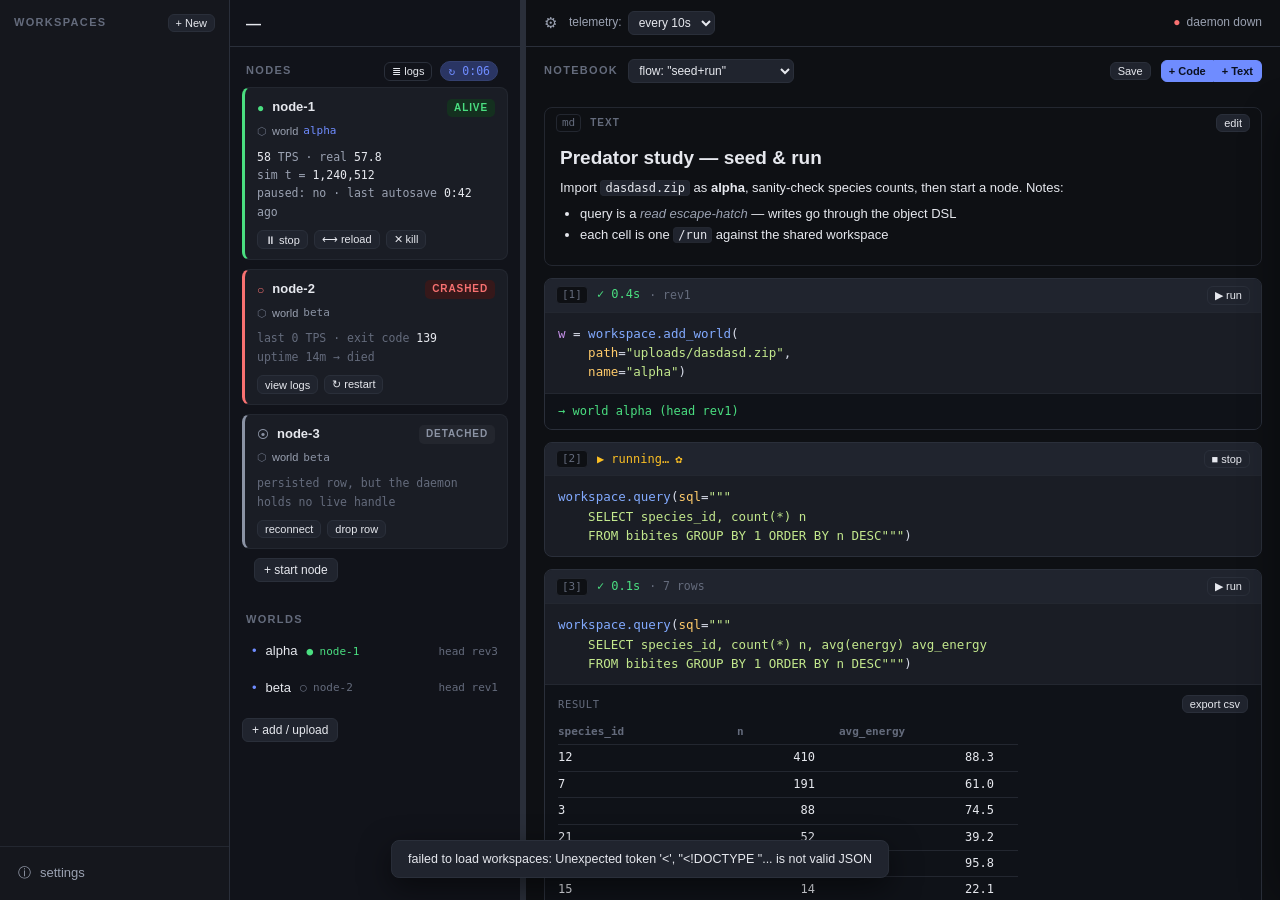
==== api/web/index.html @ 6eabeea4 "feat(U10): frontend foundation + col A wired to backend - api/web/app.css: port docs/ui_mockup.css v" ====
<!DOCTYPE html>
<html lang="en">
<head>
<meta charset="UTF-8">
<meta name="viewport" content="width=device-width, initial-scale=1.0">
<title>bibicontrol</title>
<!--
  ============================================================================
  bibicontrol — SPA
  ----------------------------------------------------------------------------
  Offline, vanilla JS only. No external deps, no npm, no web font imports.
  Column A (Workspaces) is wired to the live backend via api.js.
  Columns B and C are static scaffolding (mock data) for U11/U12/U13.

  Assets (all siblings in api/web/, served via go:embed):
    index.html   this file
    app.css      styles (ported from docs/ui_mockup.css)
    api.js       fetch layer — load BEFORE app.js
    app.js       interactions
  ============================================================================
-->
<link rel="stylesheet" href="app.css">
</head>
<body>
<div class="app">

  <!-- ===================== COLUMN A: WORKSPACES ===================== -->
  <aside class="col col-a">
    <div class="a-head">
      <span class="a-title">Workspaces</span>
      <button class="btn btn-sm" onclick="openModal('m-new-ws')">+ New</button>
    </div>
    <!-- populated on load by renderWorkspaces() in app.js -->
    <div class="ws-list" id="wsList"></div>
    <div class="a-foot">
      <div class="settings-item" onclick="toast('Settings — mock only')">
        <span>&#9432;</span><span>settings</span>
      </div>
    </div>
  </aside>

  <!-- ===================== COLUMN B: LIVE STATE ===================== -->
  <section class="col col-b">
    <div class="ws-banner">
      <div class="wb-name" id="wbName">—</div>
    </div>

    <!-- NODES -->
    <div class="section-head">
      <span class="sh-title">Nodes</span>
      <span class="sh-right">
        <button class="btn btn-sm btn-ghost" onclick="openLogs('')" title="all node logs">&#8803; logs</button>
        <span class="countdown" id="countdown">&#8635; 0:07</span>
      </span>
    </div>
    <div class="nodes">
      <!-- ● ALIVE — holds the LIVE binding to world alpha -->
      <div class="node alive" data-world="alpha">
        <div class="node-top">
          <span class="node-dot">●</span>
          <span class="node-name">node-1</span>
          <span class="node-state">ALIVE</span>
        </div>
        <div class="node-world" onclick="focusWorld('alpha')" title="bound world (world_id)">
          <span class="nw-ico">&#11041;</span> world <span class="nw-name">alpha</span>
        </div>
        <div class="node-metrics">
          <span class="m-val" id="n1-tps">58</span> TPS · real <span class="m-val" id="n1-real">57.8</span><br>
          sim t = <span class="m-val" id="n1-simt">1,240,512</span><br>
          paused: no · last autosave <span class="m-val" id="n1-autosave">0:42</span> ago
        </div>
        <div class="node-actions">
          <button class="btn btn-sm" onclick="toast('stop node-1 (mock)')">&#9208; stop</button>
          <button class="btn btn-sm" onclick="toast('reload node-1 (mock)')">&#10231; reload</button>
          <button class="btn btn-sm" onclick="toast('kill node-1 (mock)')">&#10005; kill</button>
        </div>
      </div>

      <!-- ○ CRASHED — persisted world_id remains, but no live handle -->
      <div class="node crashed" data-world="beta">
        <div class="node-top">
          <span class="node-dot">○</span>
          <span class="node-name">node-2</span>
          <span class="node-state">CRASHED</span>
        </div>
        <div class="node-world" onclick="focusWorld('beta')" title="bound world (world_id) — stale, no live handle">
          <span class="nw-ico">&#11041;</span> world <span class="nw-name">beta</span>
        </div>
        <div class="node-metrics dim">
          last 0 TPS · exit code <span class="m-val">139</span><br>
          uptime 14m → died
        </div>
        <div class="node-actions">
          <button class="btn btn-sm" onclick="openLogs('node-2')">view logs</button>
          <button class="btn btn-sm" onclick="toast('restart node-2 (mock)')">&#8635; restart</button>
        </div>
      </div>

      <!-- ⦿ DETACHED — persisted row with world_id, daemon holds no handle -->
      <div class="node detached" data-world="beta">
        <div class="node-top">
          <span class="node-dot">&#10687;</span>
          <span class="node-name">node-3</span>
          <span class="node-state">DETACHED</span>
        </div>
        <div class="node-world" onclick="focusWorld('beta')" title="bound world (world_id) — persisted, not live-bound">
          <span class="nw-ico">&#11041;</span> world <span class="nw-name">beta</span>
        </div>
        <div class="node-metrics dim">
          persisted row, but the daemon<br>holds no live handle
        </div>
        <div class="node-actions">
          <button class="btn btn-sm" onclick="toast('reconnect node-3 (mock)')">reconnect</button>
          <button class="btn btn-sm" onclick="toast('drop row node-3 (mock)')">drop row</button>
        </div>
      </div>

      <div class="add-row" style="padding-top:0;">
        <button class="btn" onclick="openModal('m-start-node')">+ start node</button>
      </div>
    </div>

    <!-- WORLDS — w-node shows the live-binding state (one live node per world) -->
    <div class="section-head"><span class="sh-title">Worlds</span></div>
    <div class="worlds">
      <div class="world" id="world-alpha" onclick="focusWorld('alpha')">
        <span class="w-bullet">•</span><span class="w-name">alpha</span>
        <span class="w-node live" title="live node bound">● node-1</span>
        <span class="w-rev">head rev3</span>
      </div>
      <div class="world" id="world-beta" onclick="focusWorld('beta')">
        <span class="w-bullet">•</span><span class="w-name">beta</span>
        <span class="w-node" title="stale node rows, no live handle">○ node-2</span>
        <span class="w-rev">head rev1</span>
      </div>
    </div>
    <div class="add-row">
      <button class="btn" onclick="openModal('m-add-world')">+ add / upload</button>
    </div>
  </section>

  <!-- draggable divider: resizes live-state vs notebook -->
  <div class="divider" id="divider" title="drag to resize"></div>

  <!-- ===================== COLUMN C: NOTEBOOK ===================== -->
  <main class="col col-c">
    <!-- top bar -->
    <div class="c-topbar">
      <span class="tb-gear">&#9881;</span>
      <span class="tele-chip">
        telemetry:
        <select class="select" id="cadence" onchange="changeCadence(this.value)">
          <option value="5">every 5s</option>
          <option value="10" selected>every 10s</option>
          <option value="30">every 30s</option>
          <option value="manual">manual</option>
        </select>
      </span>
      <span class="daemon-up">
        <span class="dot" id="daemonDot">●</span>
        <span id="daemonText">daemon up</span>
      </span>
    </div>

    <!-- notebook toolbar -->
    <div class="nb-toolbar">
      <span class="nb-label">Notebook</span>
      <select class="select" id="flow">
        <option>flow: "seed+run"</option>
        <option>flow: "transfer predators"</option>
        <option>flow: "scratch"</option>
      </select>
      <div class="spacer"></div>
      <button class="btn btn-sm" onclick="toast('notebook saved (mock)')">Save</button>
      <span class="add-split">
        <button class="btn btn-sm btn-accent" onclick="addCell('code')">+ Code</button>
        <button class="btn btn-sm btn-accent" onclick="addCell('text')">+ Text</button>
      </span>
    </div>

    <!-- cells -->
    <div class="notebook" id="notebook">

      <!-- CELL 0: TEXT / MARKDOWN cell (click to edit, blur to render) -->
      <div class="cell text" id="cell-md0">
        <div class="cell-head">
          <span class="cell-idx">md</span>
          <span class="cell-kind">text</span>
          <span class="spacer"></span>
          <button class="btn btn-sm" onclick="editTextCell('cell-md0')">edit</button>
        </div>
        <textarea class="md-edit" spellcheck="false"
          onblur="renderTextCell('cell-md0')"># Predator study — seed &amp; run

Import `dasdasd.zip` as **alpha**, sanity-check species counts,
then start a node. Notes:

- query is a *read escape-hatch* — writes go through the object DSL
- each cell is one `/run` against the shared workspace</textarea>
        <div class="md-render" onclick="editTextCell('cell-md0')"></div>
      </div>

      <!-- CELL 1: OK + add_world output -->
      <div class="cell" id="cell-1">
        <div class="cell-head">
          <span class="cell-idx">[1]</span>
          <span class="cell-status ok">&#10003; 0.4s</span>
          <span class="cell-meta">· rev1</span>
          <span class="spacer"></span>
          <button class="btn btn-sm" onclick="runCell(1)">&#9654; run</button>
        </div>
        <pre class="code"><span class="kw">w</span> = <span class="fn">workspace.add_world</span>(
    <span class="arg">path</span>=<span class="str">"uploads/dasdasd.zip"</span>,
    <span class="arg">name</span>=<span class="str">"alpha"</span>)</pre>
        <div class="cell-out" id="out-1">→ world alpha  (head rev1)</div>
      </div>

      <!-- CELL 2: RUNNING query (will flip to ok on run) -->
      <div class="cell" id="cell-2">
        <div class="cell-head">
          <span class="cell-idx">[2]</span>
          <span class="cell-status running" id="st-2">&#9654; running… <span class="spinner">&#10047;</span></span>
          <span class="spacer"></span>
          <button class="btn btn-sm" id="run-2" onclick="runCell(2)">&#9632; stop</button>
        </div>
        <pre class="code"><span class="fn">workspace.query</span>(<span class="arg">sql</span>=<span class="str">"""
    SELECT species_id, count(*) n
    FROM bibites GROUP BY 1 ORDER BY n DESC"""</span>)</pre>
        <div class="cell-out hidden" id="out-2">→ 7 rows</div>
      </div>

      <!-- CELL 3: OK query with RESULTS TABLE -->
      <div class="cell" id="cell-3">
        <div class="cell-head">
          <span class="cell-idx">[3]</span>
          <span class="cell-status ok" id="st-3">&#10003; 0.1s</span>
          <span class="cell-meta">· 7 rows</span>
          <span class="spacer"></span>
          <button class="btn btn-sm" onclick="runCell(3)">&#9654; run</button>
        </div>
        <pre class="code"><span class="fn">workspace.query</span>(<span class="arg">sql</span>=<span class="str">"""
    SELECT species_id, count(*) n, avg(energy) avg_energy
    FROM bibites GROUP BY 1 ORDER BY n DESC"""</span>)</pre>
        <div class="result-wrap" id="res-3">
          <div class="result-cap">
            result
            <button class="btn btn-sm" style="margin-left:auto" onclick="toast('export csv (mock)')">export csv</button>
          </div>
          <table class="result">
            <thead>
              <tr><th>species_id</th><th class="num">n</th><th class="num">avg_energy</th></tr>
            </thead>
            <tbody>
              <tr><td>12</td><td class="num">410</td><td class="num">88.3</td></tr>
              <tr><td>7</td><td class="num">191</td><td class="num">61.0</td></tr>
              <tr><td>3</td><td class="num">88</td><td class="num">74.5</td></tr>
              <tr><td>21</td><td class="num">52</td><td class="num">39.2</td></tr>
              <tr><td>9</td><td class="num">31</td><td class="num">95.8</td></tr>
              <tr><td>15</td><td class="num">14</td><td class="num">22.1</td></tr>
              <tr><td>2</td><td class="num">6</td><td class="num">50.0</td></tr>
            </tbody>
          </table>
        </div>
      </div>

      <!-- CELL 4: per-world MUTATION via the object DSL (.where / .set) -->
      <div class="cell" id="cell-4">
        <div class="cell-head">
          <span class="cell-idx">[4]</span>
          <span class="cell-status ok" id="st-4">&#10003; 0.3s</span>
          <span class="cell-meta">· rev2 · staged_ops: 1</span>
          <span class="spacer"></span>
          <button class="btn btn-sm" onclick="runCell(4)">&#9654; run</button>
        </div>
        <pre class="code"><span class="com"># object DSL — bulk where().set(), the canonical write path</span>
<span class="kw">s</span> = <span class="fn">workspace.world</span>(<span class="str">"alpha"</span>).<span class="fn">open</span>()
<span class="kw">s</span>.bibites.<span class="fn">where</span>(s.bibites.energy &lt; <span class="arg">10</span>).<span class="fn">set</span>(<span class="arg">energy</span>=<span class="arg">50</span>)
<span class="kw">rev</span> = <span class="kw">s</span>.<span class="fn">commit</span>()</pre>
        <div class="cell-out" id="out-4">→ set 73 bibites · committed rev2 (head)</div>
      </div>

      <!-- CELL 5: per-world MUTATION via plain Starlark (row-by-row loop) -->
      <div class="cell" id="cell-5">
        <div class="cell-head">
          <span class="cell-idx">[5]</span>
          <span class="cell-status ok" id="st-5">&#10003; 0.6s</span>
          <span class="cell-meta">· rev3 · staged_ops: 18</span>
          <span class="spacer"></span>
          <button class="btn btn-sm" onclick="runCell(5)">&#9654; run</button>
        </div>
        <pre class="code"><span class="com"># plain Starlark — iterate + mutate per row when logic is custom</span>
<span class="kw">s</span> = <span class="fn">workspace.world</span>(<span class="str">"alpha"</span>).<span class="fn">open</span>()
<span class="kw">for</span> b <span class="kw">in</span> s.bibites.<span class="fn">where</span>(s.bibites.species_id == <span class="arg">12</span>):
    <span class="kw">if</span> b.energy &gt; <span class="arg">80</span>:
        b.energy = b.energy * <span class="arg">0.5</span>
        b.tag = <span class="str">"culled"</span>
<span class="kw">rev</span> = <span class="kw">s</span>.<span class="fn">commit</span>()</pre>
        <div class="cell-out" id="out-5">→ edited 18 bibites · committed rev3 (head)</div>
      </div>

      <!-- CELL 6: world SETTINGS mutation (save.settings scopes) -->
      <div class="cell" id="cell-6">
        <div class="cell-head">
          <span class="cell-idx">[6]</span>
          <span class="cell-status ok" id="st-6">&#10003; 0.2s</span>
          <span class="cell-meta">· rev4 · staged_ops: 3</span>
          <span class="spacer"></span>
          <button class="btn btn-sm" onclick="runCell(6)">&#9654; run</button>
        </div>
        <pre class="code"><span class="com"># world settings — scalar set() across the three scopes</span>
<span class="kw">s</span> = <span class="fn">workspace.world</span>(<span class="str">"alpha"</span>).<span class="fn">open</span>()
<span class="kw">s</span>.settings.simulation[<span class="str">"maxBibiteCount"</span>].<span class="fn">set</span>(<span class="arg">200</span>)
<span class="kw">s</span>.settings.independent[<span class="str">"mutationRate"</span>].<span class="fn">set</span>(<span class="arg">0.04</span>)
<span class="kw">s</span>.settings.<span class="fn">material</span>(<span class="str">"Plant"</span>)[<span class="str">"energy"</span>].<span class="fn">set</span>(<span class="arg">120</span>)
<span class="kw">rev</span> = <span class="kw">s</span>.<span class="fn">commit</span>()</pre>
        <div class="cell-out" id="out-6">→ set 3 settings · committed rev4 (head)</div>
      </div>

      <!-- CELL 7: node-control DSL (start_node / info / resume / reload) -->
      <div class="cell" id="cell-7">
        <div class="cell-head">
          <span class="cell-idx">[7]</span>
          <span class="cell-status ok" id="st-7">&#10003; 1.2s</span>
          <span class="cell-meta">· node-1</span>
          <span class="spacer"></span>
          <button class="btn btn-sm" onclick="runCell(7)">&#9654; run</button>
        </div>
        <pre class="code"><span class="com"># node control — live process bindings (no commit; returns dicts)</span>
<span class="kw">n</span> = <span class="fn">workspace.start_node</span>(<span class="arg">world</span>=<span class="str">"alpha"</span>, <span class="arg">path</span>=<span class="str">"/opt/bibites"</span>, <span class="arg">connect</span>=<span class="kw">True</span>)
<span class="fn">print</span>(n.<span class="fn">info</span>()[<span class="str">"tps"</span>], n.<span class="fn">info</span>()[<span class="str">"paused"</span>])
<span class="kw">n</span>.<span class="fn">resume</span>(<span class="arg">2.0</span>)        <span class="com"># set time scale</span>
<span class="kw">n</span>.<span class="fn">reload</span>()           <span class="com"># hot-reload head revision</span></pre>
        <div class="cell-out" id="out-7">→ node-1 alive · 58.0 TPS · paused False · reloaded head rev4</div>
      </div>

    </div>

    <!-- HISTORY strip -->
    <div class="history">
      <div class="h-title">History · <b>alpha</b></div>
      <div class="rev-line-wrap">
        <div class="rev-line">
          <span class="rev head"><span class="rev-dot">●</span>rev3</span>
          <span class="rev-link">──</span>
          <span class="rev"><span class="rev-dot">○</span>rev2</span>
          <span class="rev-link">──</span>
          <span class="rev"><span class="rev-dot">○</span>rev1 <span class="rev-tag">(import)</span></span>
        </div>
        <div class="h-actions">
          <button class="btn btn-sm" onclick="toast('diff rev2..rev3 (mock)')">diff</button>
          <button class="btn btn-sm" onclick="toast('open rev3 (mock)')">open</button>
        </div>
      </div>
      <div class="h-caption">
        <q>set energy</q> <q>transfer in</q> &nbsp;by you · 2m ago
      </div>
    </div>

    <!-- LOGS DRAWER (slides over column C) -->
    <!-- one unified log stream for all nodes; each line is node-prefixed -->
    <div class="drawer" id="logsDrawer">
      <div class="drawer-grip" id="drawerGrip" title="drag to resize"></div>
      <div class="drawer-head">
        <span class="dh-title">logs · <span class="muted">all nodes</span></span>
        <span class="spacer"></span>
        <select class="select" id="logFilter" onchange="filterLogs(this.value)">
          <option value="">all nodes</option>
          <option value="node-1">node-1</option>
          <option value="node-2">node-2</option>
          <option value="node-3">node-3</option>
        </select>
        <button class="btn btn-sm" onclick="toast('download logs (mock)')">&#8615; download</button>
        <button class="btn btn-sm btn-ghost" onclick="closeLogs()">&#10005;</button>
      </div>
      <div class="log-body" id="logBody">
        <div class="log-line info"  data-node="node-1"><span class="ts">12:02:55</span> <span class="node">node-1</span> <span class="lvl">INFO </span> sim started run-9 world=alpha tps=60</div>
        <div class="log-line info"  data-node="node-2"><span class="ts">12:03:01</span> <span class="node">node-2</span> <span class="lvl">INFO </span> sim started run-7 world=beta tps=60</div>
        <div class="log-line info"  data-node="node-2"><span class="ts">12:08:19</span> <span class="node">node-2</span> <span class="lvl">INFO </span> checkpoint ok step=482000</div>
        <div class="log-line info"  data-node="node-1"><span class="ts">12:09:30</span> <span class="node">node-1</span> <span class="lvl">INFO </span> autosave written autosave_1209.zip</div>
        <div class="log-line warn"  data-node="node-2"><span class="ts">12:16:44</span> <span class="node">node-2</span> <span class="lvl">WARN </span> autosave written autosave_1216.zip</div>
        <div class="log-line warn"  data-node="node-2"><span class="ts">12:16:58</span> <span class="node">node-2</span> <span class="lvl">WARN </span> physics step lag 41ms (budget 16ms)</div>
        <div class="log-line fatal" data-node="node-2"><span class="ts">12:17:02</span> <span class="node">node-2</span> <span class="lvl">FATAL</span> segfault in physics step  (exit 139)</div>
        <div class="log-line info"  data-node="node-3"><span class="ts">12:18:10</span> <span class="node">node-3</span> <span class="lvl">INFO </span> daemon restarted — handle lost (detached)</div>
        <div class="log-line info"  data-node="node-1"><span class="ts">12:20:48</span> <span class="node">node-1</span> <span class="lvl">INFO </span> tps=58 real=57.8 sim_t=1240512</div>
      </div>
      <div class="drawer-foot">
        <span>&#9658;</span>
        <label><input type="checkbox" id="followChk" checked onchange="toast('follow ' + (this.checked?'on':'off') + ' (mock)')"> follow</label>
      </div>
    </div>
  </main>
</div>

<!-- ===================== MODALS ===================== -->
<div class="backdrop" id="m-new-ws" onclick="backdropClose(event,'m-new-ws')">
  <div class="modal">
    <div class="modal-head">New Workspace</div>
    <div class="modal-body">
      <div class="field">
        <label>Name</label>
        <input class="input" id="m-new-ws-name" placeholder="my-workspace">
      </div>
    </div>
    <div class="modal-foot">
      <button class="btn" onclick="closeModal('m-new-ws')">Cancel</button>
      <button class="btn btn-accent" onclick="submitNewWorkspace()">Create</button>
    </div>
  </div>
</div>

<div class="backdrop" id="m-start-node" onclick="backdropClose(event,'m-start-node')">
  <div class="modal">
    <div class="modal-head">Start Node</div>
    <div class="modal-body">
      <div class="field">
        <label>World</label>
        <select class="select" style="width:100%; padding:8px 10px;">
          <option>alpha</option><option>beta</option>
        </select>
      </div>
      <div class="field">
        <label>Sim bin</label>
        <input class="input mono" value="/opt/bibites">
      </div>
      <div class="field">
        <label>Drop path</label>
        <input class="input mono" placeholder="auto" value="auto">
      </div>
      <div class="check-row">
        <input type="checkbox" id="connectChk" checked>
        <label for="connectChk">connect on start</label>
      </div>
    </div>
    <div class="modal-foot">
      <button class="btn" onclick="closeModal('m-start-node')">Cancel</button>
      <button class="btn btn-accent" onclick="closeModal('m-start-node'); toast('start_node(...) (mock)')">Start &#9654;</button>
    </div>
  </div>
</div>

<div class="backdrop" id="m-add-world" onclick="backdropClose(event,'m-add-world')">
  <div class="modal">
    <div class="modal-head">Add World</div>
    <div class="modal-body">
      <div class="radio-row">
        <input type="radio" name="addsrc" id="srcUpload" checked onchange="toggleAddSrc()">
        <label for="srcUpload">Upload save (.zip)</label>
      </div>
      <div class="file-pick" id="uploadPick">
        <button class="btn btn-sm" onclick="toast('file chooser (mock)')">choose file…</button>
        <span>dasdasd.zip</span>
      </div>
      <div class="radio-row">
        <input type="radio" name="addsrc" id="srcServer" onchange="toggleAddSrc()">
        <label for="srcServer">Server path</label>
      </div>
      <div class="field" id="serverPick" style="display:none; padding-left:24px;">
        <input class="input mono" placeholder="/srv/bibites/saves/world.zip">
      </div>
      <div class="field">
        <label>Name</label>
        <input class="input" placeholder="alpha">
      </div>
    </div>
    <div class="modal-foot">
      <button class="btn" onclick="closeModal('m-add-world')">Cancel</button>
      <button class="btn btn-accent" onclick="closeModal('m-add-world'); toast('add_world(...) (mock)')">Import</button>
    </div>
  </div>
</div>

<!-- right-click context menu for workspace items -->
<div class="ctx-menu" id="wsCtx">
  <div class="ctx-item" onclick="ctxRename()"><span class="ctx-ico">&#9998;</span> Rename</div>
  <div class="ctx-item" onclick="ctxDuplicate()"><span class="ctx-ico">&#10697;</span> Duplicate</div>
  <div class="ctx-sep"></div>
  <div class="ctx-item danger" onclick="ctxDelete()"><span class="ctx-ico">&#10005;</span> Delete</div>
</div>

<!-- notebook cell right-click menu -->
<div class="ctx-menu" id="cellMenu">
  <div class="ctx-item" onclick="cellMenuRun()"><span class="ctx-ico">&#9654;</span> Run cell</div>
  <div class="ctx-sep"></div>
  <div class="ctx-item" onclick="cellMenuInsert('before','code')"><span class="ctx-ico">&#8607;</span> Insert code above</div>
  <div class="ctx-item" onclick="cellMenuInsert('after','code')"><span class="ctx-ico">&#8609;</span> Insert code below</div>
  <div class="ctx-item" onclick="cellMenuInsert('after','text')"><span class="ctx-ico">&#182;</span> Insert text below</div>
  <div class="ctx-sep"></div>
  <div class="ctx-item" onclick="cellMenuMove(-1)"><span class="ctx-ico">&#8593;</span> Move up</div>
  <div class="ctx-item" onclick="cellMenuMove(1)"><span class="ctx-ico">&#8595;</span> Move down</div>
  <div class="ctx-item" onclick="cellMenuDuplicate()"><span class="ctx-ico">&#10697;</span> Duplicate</div>
  <div class="ctx-sep"></div>
  <div class="ctx-item danger" onclick="cellMenuDelete()"><span class="ctx-ico">&#128465;</span> Delete</div>
</div>

<!-- toast -->
<div class="toast" id="toast"></div>

<script src="api.js"></script>
<script src="app.js"></script>
</body>
</html>
---- api/web/app.css ----
:root {
    --bg:           #0e1014;
    --bg-col-a:     #15171d;
    --bg-col-b:     #11131a;
    --bg-col-c:     #0e1014;
    --panel:        #1a1d25;
    --panel-2:      #20242e;
    --border:       #2a2f3a;
    --border-soft:  #232730;
    --text:         #e6e8ee;
    --text-dim:     #9aa1b1;
    --text-faint:   #646b7c;
    --accent:       #6f8cff;
    --accent-dim:   #2a3563;
    --green:        #4ade80;
    --green-bg:     #14301f;
    --red:          #f87171;
    --red-bg:       #36181a;
    --grey:         #8b93a4;
    --grey-bg:      #23262e;
    --amber:        #fbbf24;
    --radius:       8px;
    --mono: ui-monospace, "SF Mono", "JetBrains Mono", "Fira Code", Menlo, Consolas, monospace;
    --sans: -apple-system, BlinkMacSystemFont, "Segoe UI", Roboto, Helvetica, Arial, sans-serif;
  }

  * { box-sizing: border-box; }
  html, body { height: 100%; margin: 0; }
  body {
    background: var(--bg);
    color: var(--text);
    font-family: var(--sans);
    font-size: 13px;
    line-height: 1.45;
    -webkit-font-smoothing: antialiased;
    overflow: hidden;
  }

  /* ---------- layout: three columns + drag handle ----------
     col B width is a CSS var so the divider can resize the notebook side. */
  .app {
    display: grid;
    grid-template-columns: 230px var(--colb, 290px) 6px 1fr;
    height: 100vh;
    width: 100vw;
  }
  .col { height: 100vh; overflow-y: auto; display: flex; flex-direction: column; }
  .col-a { background: var(--bg-col-a); border-right: 1px solid var(--border); }
  .col-b { background: var(--bg-col-b); }
  .col-c { background: var(--bg-col-c); position: relative; --drawer-w: 340px; }

  /* draggable divider between live-state (B) and notebook (C) */
  .divider {
    background: var(--border);
    cursor: col-resize;
    height: 100vh;
    position: relative;
    transition: background .12s;
  }
  .divider:hover, .divider.dragging { background: var(--accent); }
  /* fat invisible hit area so it's easy to grab */
  .divider::after {
    content: ""; position: absolute; top: 0; bottom: 0; left: -4px; right: -4px;
  }
  body.resizing { cursor: col-resize; user-select: none; }

  /* scrollbars */
  .col::-webkit-scrollbar { width: 9px; }
  .col::-webkit-scrollbar-thumb { background: #2c313c; border-radius: 8px; }
  .col::-webkit-scrollbar-track { background: transparent; }

  /* ---------- column A: workspaces ---------- */
  .a-head {
    padding: 14px 14px 8px;
    display: flex; align-items: center; justify-content: space-between;
  }
  .a-title {
    font-size: 11px; letter-spacing: .12em; text-transform: uppercase;
    color: var(--text-faint); font-weight: 600;
  }
  .btn {
    font-family: var(--sans); font-size: 12px;
    background: var(--panel-2); color: var(--text);
    border: 1px solid var(--border); border-radius: 6px;
    padding: 4px 9px; cursor: pointer; white-space: nowrap;
    transition: background .12s, border-color .12s;
  }
  .btn:hover { background: #2a2f3a; }
  .btn-accent { background: var(--accent); border-color: var(--accent); color: #0b1020; font-weight: 600; }
  .btn-accent:hover { background: #5d7cff; }
  .btn-sm { padding: 2px 7px; font-size: 11px; }
  .btn-ghost { background: transparent; }
  .btn-ghost:hover { background: var(--panel-2); }

  .ws-list { padding: 4px 8px; display: flex; flex-direction: column; gap: 2px; flex: 1; }
  .ws-item {
    display: flex; align-items: center; gap: 8px;
    padding: 8px 10px; border-radius: 7px; cursor: pointer;
    color: var(--text-dim); font-size: 13px; user-select: none;
    border: 1px solid transparent;
  }
  .ws-item:hover { background: var(--panel); color: var(--text); }
  .ws-item.active { background: var(--accent-dim); color: var(--text); border-color: #3b4a86; }
  .ws-item .ws-caret { width: 10px; color: var(--accent); opacity: 0; }
  .ws-item.active .ws-caret { opacity: 1; }
  .ws-item .ws-name { flex: 1; overflow: hidden; text-overflow: ellipsis; white-space: nowrap; }

  .a-foot { border-top: 1px solid var(--border-soft); padding: 8px; }
  .settings-item {
    display: flex; align-items: center; gap: 9px; padding: 9px 10px;
    border-radius: 7px; color: var(--text-dim); cursor: pointer; font-size: 13px;
  }
  .settings-item:hover { background: var(--panel); color: var(--text); }

  /* ---------- column B: live state ---------- */
  .ws-banner {
    padding: 13px 16px 11px; border-bottom: 1px solid var(--border);
  }
  .ws-banner .wb-name { font-size: 15px; font-weight: 600; }

  .section-head {
    display: flex; align-items: center; justify-content: space-between;
    /* extra right padding so the countdown chip stays clear of the divider */
    padding: 14px 22px 6px 16px;
  }
  .section-head .sh-title {
    font-size: 11px; letter-spacing: .12em; text-transform: uppercase;
    color: var(--text-faint); font-weight: 600;
  }
  .section-head .sh-right { display: inline-flex; align-items: center; gap: 8px; }
  .countdown {
    font-family: var(--mono); font-size: 11.5px; color: var(--accent);
    background: var(--accent-dim); border: 1px solid #34406f;
    padding: 1px 7px; border-radius: 20px; white-space: nowrap;
  }
  .countdown.flash { background: #3a4d8f; color: #cdd8ff; }

  .nodes { padding: 0 12px; display: flex; flex-direction: column; }
  .node {
    border: 1px solid var(--border-soft); border-radius: var(--radius);
    padding: 10px 12px; margin-bottom: 9px; background: var(--panel);
    border-left-width: 3px;
  }
  .node.bound-flash { box-shadow: 0 0 0 1px var(--accent) inset, 0 0 0 2px var(--accent-dim); }
  .node.alive    { border-left-color: var(--green); }
  .node.crashed  { border-left-color: var(--red); }
  .node.detached { border-left-color: var(--grey); }

  .node-top { display: flex; align-items: center; gap: 8px; }
  .node-dot { font-size: 12px; line-height: 1; }
  .node.alive    .node-dot { color: var(--green); }
  .node.crashed  .node-dot { color: var(--red); }
  .node.detached .node-dot { color: var(--grey); }
  .node-name { font-weight: 600; font-size: 13px; }
  .node-state {
    margin-left: auto; font-size: 10px; font-weight: 700; letter-spacing: .09em;
    padding: 2px 7px; border-radius: 5px;
  }
  .node.alive    .node-state { color: var(--green); background: var(--green-bg); }
  .node.crashed  .node-state { color: var(--red);   background: var(--red-bg); }
  .node.detached .node-state { color: var(--grey);  background: var(--grey-bg); }

  /* node→world binding chip (world_id on the node row) */
  .node-world {
    display: inline-flex; align-items: center; gap: 5px;
    margin-top: 6px; font-size: 11px;
    color: var(--text-dim); cursor: pointer;
  }
  .node-world .nw-ico { color: var(--text-faint); }
  .node-world .nw-name {
    font-family: var(--mono); color: var(--accent);
    border-bottom: 1px dashed transparent;
  }
  .node-world:hover .nw-name { border-bottom-color: var(--accent); }
  .node.crashed .node-world .nw-name,
  .node.detached .node-world .nw-name { color: var(--grey); }

  .node-metrics {
    font-family: var(--mono); font-size: 11.5px; color: var(--text-dim);
    margin: 7px 0 0; line-height: 1.6;
  }
  .node-metrics .m-val { color: var(--text); }
  .node-metrics.dim { color: var(--text-faint); }
  .node-actions { display: flex; flex-wrap: wrap; gap: 6px; margin-top: 9px; }

  .worlds { padding: 0 12px 6px; display: flex; flex-direction: column; gap: 2px; }
  .world {
    display: flex; align-items: center; gap: 9px;
    padding: 8px 10px; border-radius: 7px; font-size: 13px; cursor: pointer;
  }
  .world.highlight { background: var(--accent-dim); }
  .world:hover { background: var(--panel); }
  .world .w-bullet { color: var(--accent); }
  .world .w-name { font-weight: 500; }
  /* live-node indicator on a world: ● = live node bound, ○ = only stale rows */
  .world .w-node {
    font-size: 11px; font-family: var(--mono); color: var(--text-faint);
    display: inline-flex; align-items: center; gap: 4px;
  }
  .world .w-node.live { color: var(--green); }
  .world .w-rev {
    margin-left: auto; font-family: var(--mono); font-size: 11px;
    color: var(--text-faint);
  }
  .add-row { padding: 6px 12px 16px; }

  /* ---------- column C: notebook ---------- */
  .c-topbar {
    display: flex; align-items: center; gap: 12px;
    padding: 11px 18px; border-bottom: 1px solid var(--border);
    /* stay reachable while the notebook scrolls beneath */
    position: sticky; top: 0; z-index: 20; flex: none;
    background: var(--bg-col-c);
  }
  .c-topbar .tb-gear { color: var(--text-dim); font-size: 15px; }
  .tele-chip {
    display: inline-flex; align-items: center; gap: 6px;
    font-size: 12px; color: var(--text-dim);
  }
  .select {
    font-family: var(--sans); font-size: 12px;
    background: var(--panel-2); color: var(--text);
    border: 1px solid var(--border); border-radius: 6px;
    padding: 3px 6px; cursor: pointer;
  }
  .daemon-up {
    margin-left: auto; font-size: 12px; color: var(--text-dim);
    display: inline-flex; align-items: center; gap: 6px;
  }
  .daemon-up .dot { color: var(--green); }
  .daemon-up.down .dot { color: var(--red); }

  .nb-toolbar {
    display: flex; align-items: center; gap: 10px;
    padding: 12px 18px 6px;
    /* keep Save / + Code / + Text pinned below the top bar */
    position: sticky; top: 45px; z-index: 19; flex: none;
    background: var(--bg-col-c);
  }
  .nb-toolbar .nb-label {
    font-size: 11px; letter-spacing: .12em; text-transform: uppercase;
    color: var(--text-faint); font-weight: 600;
  }
  .nb-toolbar .spacer { flex: 1; }

  .notebook { padding: 6px 18px 4px; display: flex; flex-direction: column; }
  .cell {
    border: 1px solid var(--border); border-radius: var(--radius);
    background: var(--panel); overflow: hidden;
  }
  /* the cell whose right-click menu is currently open */
  .cell.menu-open { box-shadow: 0 0 0 1px var(--accent) inset; }
  /* fallback spacing if no inserter sits between two cells */
  .cell + .cell { margin-top: 12px; }

  /* Jupyter-style "insert cell here" affordance between/around cells.
     A thin hover zone; a centered pill with + Code / + Text appears on hover. */
  .cell-insert {
    position: relative; height: 12px; margin: 0;
    display: flex; align-items: center; justify-content: center;
  }
  .cell-insert::before {                 /* hairline that brightens on hover */
    content: ""; position: absolute; left: 0; right: 0; top: 50%; height: 1px;
    background: transparent; transition: background .12s;
  }
  .cell-insert:hover::before { background: var(--border); }
  .cell-insert .ins-pill {
    position: relative; z-index: 1; display: inline-flex; gap: 1px;
    opacity: 0; transform: scale(.96); transition: opacity .12s, transform .12s;
    background: var(--bg-col-c); padding: 0 4px;
  }
  .cell-insert:hover .ins-pill { opacity: 1; transform: scale(1); }
  .ins-pill .ins-btn {
    font-size: 11px; line-height: 1; color: var(--text-dim);
    background: var(--panel-2); border: 1px solid var(--border);
    padding: 3px 9px; cursor: pointer; user-select: none;
  }
  .ins-pill .ins-btn:first-child { border-radius: 5px 0 0 5px; }
  .ins-pill .ins-btn:last-child  { border-radius: 0 5px 5px 0; border-left: none; }
  .ins-pill .ins-btn:hover { background: var(--accent); border-color: var(--accent); color: #0b1020; }
  .cell-head {
    display: flex; align-items: center; gap: 9px;
    padding: 7px 11px; border-bottom: 1px solid var(--border-soft);
    background: var(--panel-2);
  }
  .cell-idx {
    font-family: var(--mono); font-size: 11px; color: var(--text-faint);
    background: var(--bg); border: 1px solid var(--border-soft);
    border-radius: 4px; padding: 0 5px;
  }
  .cell-status { font-family: var(--mono); font-size: 12px; display: inline-flex; align-items: center; gap: 6px; }
  .cell-status.ok      { color: var(--green); }
  .cell-status.running { color: var(--amber); }
  .cell-status.error   { color: var(--red); }
  .cell-status.idle    { color: var(--text-faint); }
  .cell-meta { color: var(--text-faint); font-family: var(--mono); font-size: 11.5px; }
  .cell-head .spacer { flex: 1; }

  .spinner { display: inline-block; animation: spin 1s steps(8) infinite; }
  @keyframes spin { to { transform: rotate(360deg); } }

  .code {
    font-family: var(--mono); font-size: 12.5px; line-height: 1.55;
    color: #d6dbe8; padding: 11px 13px; white-space: pre; overflow-x: auto;
    tab-size: 2;
  }
  .code .kw  { color: #c792ea; }
  .code .fn  { color: #82aaff; }
  .code .str { color: #c3e88d; }
  .code .arg { color: #ffcb6b; }
  .code .com { color: var(--text-faint); }

  /* ---------- always-editable code (looks like the highlighted view) ----------
     A transparent textarea is layered exactly over the highlighted <pre>: the
     user sees the colored highlight, but clicks/types into the textarea on top
     (its own text is transparent; only the caret + selection show). No toggle —
     the cell is editable by default and still reads as the "view". */
  .code-wrap { position: relative; }
  .code-wrap > .code,
  .code-wrap > .code-edit {
    margin: 0; padding: 11px 13px; border: 0;
    font-family: var(--mono); font-size: 12.5px; line-height: 1.55; tab-size: 2;
    white-space: pre; overflow-wrap: normal;
  }
  .code-wrap > .code { position: relative; z-index: 0; overflow-x: auto; }
  .code-wrap > .code-edit {
    position: absolute; inset: 0; z-index: 1;
    width: 100%; height: 100%; resize: none; overflow: auto;
    background: transparent; color: transparent;
    caret-color: var(--text); outline: none;
  }
  .code-wrap > .code-edit::selection { background: rgba(111,140,255,.35); }
  /* a soft focus ring on the wrapper when the textarea is focused */
  .code-wrap:focus-within { box-shadow: inset 0 0 0 1px var(--accent-dim); }

  .cell-out {
    border-top: 1px solid var(--border-soft);
    font-family: var(--mono); font-size: 12px;
    padding: 9px 13px; color: var(--green);
    background: #0f1218;
  }
  .cell-out.hidden { display: none; }

  /* ---------- text / markdown cells ---------- */
  .cell.text { background: transparent; border-color: var(--border-soft); }
  .cell.text .cell-head { background: transparent; border-bottom: none; padding: 6px 11px 0; }
  .cell.text .cell-kind {
    font-size: 10px; letter-spacing: .1em; text-transform: uppercase;
    color: var(--text-faint); font-weight: 600;
  }
  /* rendered (read) view */
  .md-render { padding: 4px 15px 14px; color: var(--text); cursor: text; }
  .md-render h1 { font-size: 19px; margin: 8px 0 6px; }
  .md-render h2 { font-size: 16px; margin: 10px 0 5px; }
  .md-render h3 { font-size: 13.5px; margin: 9px 0 4px; color: var(--text-dim); }
  .md-render p  { margin: 6px 0; line-height: 1.55; }
  .md-render ul { margin: 6px 0; padding-left: 20px; }
  .md-render li { margin: 2px 0; line-height: 1.5; }
  .md-render a  { color: var(--accent); }
  .md-render code {
    font-family: var(--mono); font-size: 12px; background: var(--panel-2);
    border: 1px solid var(--border-soft); border-radius: 4px; padding: 0 4px;
  }
  .md-render strong { color: var(--text); }
  .md-render em { color: var(--text-dim); }
  .md-render .md-empty { color: var(--text-faint); font-style: italic; }
  /* raw (edit) view */
  .md-edit {
    width: 100%; min-height: 70px; resize: vertical;
    font-family: var(--mono); font-size: 12.5px; line-height: 1.55;
    background: #0f1218; color: #d6dbe8;
    border: 1px solid var(--border); border-radius: 6px;
    padding: 10px 12px; margin: 4px 11px 12px; outline: none;
  }
  .md-edit:focus { border-color: var(--accent); }
  .cell.text.editing .md-render { display: none; }
  .cell.text:not(.editing) .md-edit { display: none; }

  /* split add-cell control */
  .add-split { display: inline-flex; }
  .add-split .btn:first-child { border-top-right-radius: 0; border-bottom-right-radius: 0; }
  .add-split .btn:last-child  {
    border-top-left-radius: 0; border-bottom-left-radius: 0; border-left: none; padding: 4px 8px;
  }

  /* result table */
  .result-wrap { border-top: 1px solid var(--border-soft); background: #0f1218; padding: 10px 13px; }
  .result-wrap.hidden { display: none; }
  .result-cap {
    font-family: var(--mono); font-size: 10.5px; letter-spacing: .06em;
    color: var(--text-faint); text-transform: uppercase; margin-bottom: 7px;
    display: flex; align-items: center; gap: 8px;
  }
  table.result {
    font-family: var(--mono); font-size: 12px; border-collapse: collapse;
    width: 100%; max-width: 460px;
  }
  table.result th, table.result td {
    text-align: left; padding: 4px 14px 4px 0; border-bottom: 1px solid var(--border-soft);
  }
  table.result th { color: var(--text-faint); font-weight: 600; font-size: 11px; }
  table.result td { color: var(--text); }
  table.result td.num { text-align: right; padding-right: 24px; }

  /* history strip */
  .history {
    margin: 6px 18px 18px; padding: 13px 16px;
    border: 1px solid var(--border-soft); border-radius: var(--radius);
    background: var(--panel);
  }
  .history .h-title {
    font-size: 11px; letter-spacing: .12em; text-transform: uppercase;
    color: var(--text-faint); font-weight: 600; margin-bottom: 11px;
  }
  .history .h-title b { color: var(--text-dim); }
  .rev-line { display: flex; align-items: center; gap: 0; font-family: var(--mono); font-size: 12.5px; }
  .rev {
    display: inline-flex; align-items: center; gap: 6px;
    color: var(--text-dim);
  }
  .rev .rev-dot { font-size: 11px; }
  .rev.head { color: var(--text); }
  .rev.head .rev-dot { color: var(--accent); }
  .rev-link { color: var(--text-faint); margin: 0 4px; }
  .rev-tag { color: var(--text-faint); }
  .history .h-actions { margin-left: auto; display: inline-flex; gap: 6px; }
  .rev-line-wrap { display: flex; align-items: center; }
  .history .h-caption { margin-top: 10px; color: var(--text-faint); font-size: 12px; }
  .history .h-caption q { color: var(--text-dim); font-style: italic; }

  /* ---------- modals ---------- */
  .backdrop {
    position: fixed; inset: 0; background: rgba(6,8,12,.62);
    display: none; align-items: center; justify-content: center; z-index: 50;
  }
  .backdrop.show { display: flex; }
  .modal {
    background: var(--panel); border: 1px solid var(--border);
    border-radius: 12px; width: 420px; max-width: 92vw;
    box-shadow: 0 24px 60px rgba(0,0,0,.55); overflow: hidden;
  }
  .modal-head {
    padding: 15px 18px; border-bottom: 1px solid var(--border-soft);
    font-size: 11px; letter-spacing: .12em; text-transform: uppercase;
    color: var(--text-dim); font-weight: 700;
  }
  .modal-body { padding: 18px; display: flex; flex-direction: column; gap: 14px; }
  .field { display: flex; flex-direction: column; gap: 5px; }
  .field label { font-size: 12px; color: var(--text-dim); }
  .field .hint { font-size: 11px; color: var(--text-faint); }
  .input {
    font-family: var(--sans); font-size: 13px;
    background: var(--bg); color: var(--text);
    border: 1px solid var(--border); border-radius: 6px;
    padding: 8px 10px; width: 100%;
  }
  .input.mono { font-family: var(--mono); }
  .input:focus { outline: none; border-color: var(--accent); }
  .radio-row { display: flex; align-items: center; gap: 8px; font-size: 13px; color: var(--text); }
  .radio-row input { accent-color: var(--accent); }
  .check-row { display: flex; align-items: center; gap: 8px; font-size: 13px; color: var(--text); }
  .check-row input { accent-color: var(--accent); }
  .file-pick {
    display: flex; align-items: center; gap: 9px; padding-left: 24px;
    font-size: 12.5px; color: var(--text-dim);
  }
  .modal-foot {
    padding: 13px 18px; border-top: 1px solid var(--border-soft);
    display: flex; justify-content: flex-end; gap: 9px; background: var(--panel-2);
  }

  /* ---------- logs drawer (narrow panel anchored to the bottom-right) ----------
     position: fixed against the VIEWPORT (not the scrollable col-c) so it never
     scrolls off-screen. Anchored bottom-right; height hugs its content (no
     forced full height) so the short mock log needs no scrollbar. */
  .drawer {
    position: fixed; right: 0; bottom: 0;
    width: var(--drawer-w, 340px); min-width: 240px; max-width: 60vw;
    max-height: calc(100vh - 56px);   /* never taller than the viewport */
    background: #0c0e13; border-left: 1px solid var(--border);
    border-top: 1px solid var(--border);
    border-top-left-radius: 10px;
    box-shadow: -16px -8px 40px rgba(0,0,0,.4);
    transform: translateX(105%); transition: transform .22s ease;
    display: flex; flex-direction: column; z-index: 40;
  }
  .drawer.show { transform: translateX(0); }
  /* when the drawer is open, reserve room so notebook content isn't covered */
  .col-c > :not(.drawer) { transition: padding-right .22s ease; }
  .col-c.logs-open > :not(.drawer) { padding-right: var(--drawer-w, 340px); }
  /* draggable width handle along the drawer's left edge */
  .drawer-grip {
    position: absolute; left: -3px; top: 0; bottom: 0; width: 7px;
    cursor: col-resize; z-index: 1;
  }
  .drawer-grip::after {
    content: ""; position: absolute; top: 50%; left: 2px;
    height: 46px; width: 3px; margin-top: -23px; border-radius: 3px;
    background: var(--border); transition: background .12s;
  }
  .drawer-grip:hover::after, .drawer-grip.dragging::after { background: var(--accent); }
  body.resizing-v { cursor: col-resize; user-select: none; }
  .drawer-head {
    display: flex; align-items: center; gap: 10px;
    padding: 12px 15px; border-bottom: 1px solid var(--border);
    background: var(--panel-2); border-top-left-radius: 10px;
  }
  .drawer-head .dh-title { font-weight: 600; font-size: 13px; }
  .drawer-head .dh-title .muted { color: var(--text-faint); font-weight: 400; }
  .drawer-head .spacer { flex: 1; }
  /* logs sit at the bottom of the body; grows with content, scrolls only if it
     would exceed max-height */
  .log-body {
    flex: 1 1 auto; min-height: 0; overflow-y: auto;
    display: flex; flex-direction: column; justify-content: flex-end;
    padding: 12px 15px; font-family: var(--mono); font-size: 12px; line-height: 1.7;
  }
  .log-line { white-space: pre-wrap; color: var(--text-dim); }
  .log-line .ts  { color: var(--text-faint); }
  .log-line .lvl { font-weight: 700; }
  /* per-node prefix so one unified stream stays readable */
  .log-line .node {
    display: inline-block; min-width: 56px;
    color: var(--text); font-weight: 600;
  }
  .log-line[data-node="node-1"] .node { color: var(--green); }
  .log-line[data-node="node-2"] .node { color: var(--red); }
  .log-line[data-node="node-3"] .node { color: var(--grey); }
  .log-line.info  .lvl { color: var(--accent); }
  .log-line.warn  .lvl { color: var(--amber); }
  .log-line.fatal { color: var(--red); }
  .log-line.fatal .lvl { color: var(--red); }
  .log-line.filtered { display: none; }   /* hidden by the node filter */
  .drawer-foot {
    padding: 9px 15px; border-top: 1px solid var(--border);
    display: flex; align-items: center; gap: 8px; font-size: 12.5px; color: var(--text-dim);
    background: var(--panel-2);
  }
  .drawer-foot input { accent-color: var(--accent); }

  /* toast */
  .toast {
    position: fixed; bottom: 22px; left: 50%; transform: translateX(-50%) translateY(20px);
    background: var(--panel-2); color: var(--text); border: 1px solid var(--border);
    padding: 9px 16px; border-radius: 8px; font-size: 12.5px;
    box-shadow: 0 10px 30px rgba(0,0,0,.5); opacity: 0; pointer-events: none;
    transition: opacity .2s, transform .2s; z-index: 60;
  }
  .toast.show { opacity: 1; transform: translateX(-50%) translateY(0); }

  /* right-click context menu (workspaces) */
  .ctx-menu {
    position: fixed; z-index: 70; min-width: 150px;
    background: var(--panel-2); border: 1px solid var(--border);
    border-radius: 8px; padding: 5px; display: none;
    box-shadow: 0 14px 36px rgba(0,0,0,.55);
  }
  .ctx-menu.show { display: block; }
  .ctx-item {
    display: flex; align-items: center; gap: 9px;
    padding: 7px 10px; border-radius: 6px; cursor: pointer;
    font-size: 12.5px; color: var(--text);
  }
  .ctx-item:hover { background: var(--panel); }
  .ctx-item .ctx-ico { width: 14px; text-align: center; color: var(--text-dim); }
  .ctx-item.danger { color: var(--red); }
  .ctx-item.danger:hover { background: var(--red-bg); }
  .ctx-sep { height: 1px; background: var(--border-soft); margin: 4px 2px; }

  /* inline workspace rename field */
  .ws-name-edit {
    flex: 1; font-family: var(--sans); font-size: 13px;
    background: var(--bg); color: var(--text);
    border: 1px solid var(--accent); border-radius: 5px;
    padding: 1px 6px; outline: none; min-width: 0;
  }
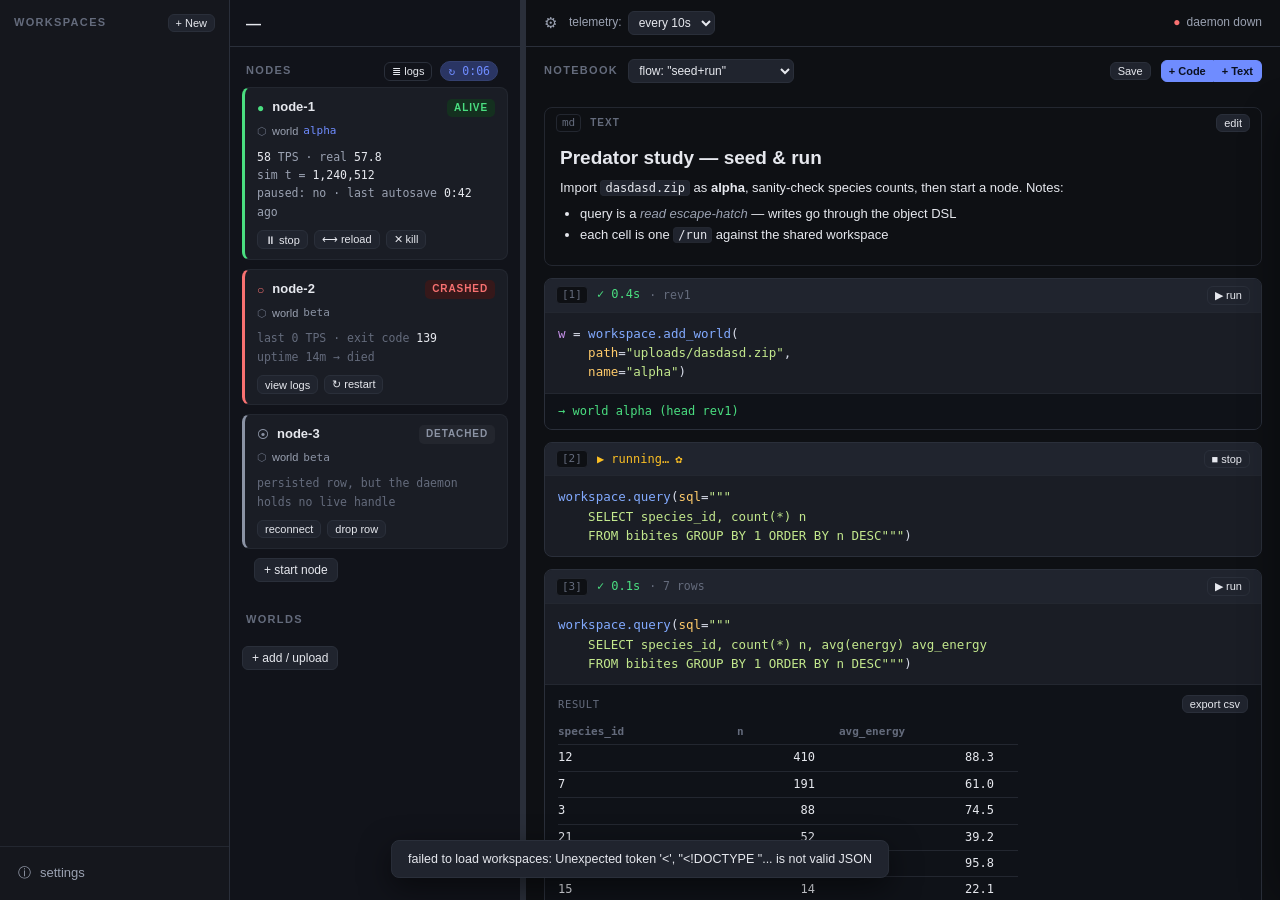
==== commit 342bd922: "feat(U11): wire col B worlds/history/add-world to live backend - api.js: add listWorlds, worldHistor" ====
--- a/api/web/index.html
+++ b/api/web/index.html
@@ -120,19 +120,9 @@
       </div>
     </div>
 
-    <!-- WORLDS — w-node shows the live-binding state (one live node per world) -->
+    <!-- WORLDS — populated by renderWorlds() in app.js on workspace selection -->
     <div class="section-head"><span class="sh-title">Worlds</span></div>
     <div class="worlds">
-      <div class="world" id="world-alpha" onclick="focusWorld('alpha')">
-        <span class="w-bullet">•</span><span class="w-name">alpha</span>
-        <span class="w-node live" title="live node bound">● node-1</span>
-        <span class="w-rev">head rev3</span>
-      </div>
-      <div class="world" id="world-beta" onclick="focusWorld('beta')">
-        <span class="w-bullet">•</span><span class="w-name">beta</span>
-        <span class="w-node" title="stale node rows, no live handle">○ node-2</span>
-        <span class="w-rev">head rev1</span>
-      </div>
     </div>
     <div class="add-row">
       <button class="btn" onclick="openModal('m-add-world')">+ add / upload</button>
@@ -337,22 +327,16 @@
 
     <!-- HISTORY strip -->
     <div class="history">
-      <div class="h-title">History · <b>alpha</b></div>
+      <div class="h-title">History · <b>—</b></div>
       <div class="rev-line-wrap">
         <div class="rev-line">
-          <span class="rev head"><span class="rev-dot">●</span>rev3</span>
-          <span class="rev-link">──</span>
-          <span class="rev"><span class="rev-dot">○</span>rev2</span>
-          <span class="rev-link">──</span>
-          <span class="rev"><span class="rev-dot">○</span>rev1 <span class="rev-tag">(import)</span></span>
         </div>
         <div class="h-actions">
-          <button class="btn btn-sm" onclick="toast('diff rev2..rev3 (mock)')">diff</button>
-          <button class="btn btn-sm" onclick="toast('open rev3 (mock)')">open</button>
+          <button class="btn btn-sm" onclick="toast('diff (mock)')">diff</button>
+          <button class="btn btn-sm" onclick="toast('open (mock)')">open</button>
         </div>
       </div>
       <div class="h-caption">
-        <q>set energy</q> <q>transfer in</q> &nbsp;by you · 2m ago
       </div>
     </div>
 
@@ -447,24 +431,23 @@
         <label for="srcUpload">Upload save (.zip)</label>
       </div>
       <div class="file-pick" id="uploadPick">
-        <button class="btn btn-sm" onclick="toast('file chooser (mock)')">choose file…</button>
-        <span>dasdasd.zip</span>
+        <input type="file" id="aw-file" accept=".zip" class="input">
       </div>
       <div class="radio-row">
         <input type="radio" name="addsrc" id="srcServer" onchange="toggleAddSrc()">
         <label for="srcServer">Server path</label>
       </div>
       <div class="field" id="serverPick" style="display:none; padding-left:24px;">
-        <input class="input mono" placeholder="/srv/bibites/saves/world.zip">
+        <input class="input mono" id="aw-server-path" placeholder="/srv/bibites/saves/world.zip">
       </div>
       <div class="field">
         <label>Name</label>
-        <input class="input" placeholder="alpha">
+        <input class="input" id="aw-name" placeholder="alpha">
       </div>
     </div>
     <div class="modal-foot">
       <button class="btn" onclick="closeModal('m-add-world')">Cancel</button>
-      <button class="btn btn-accent" onclick="closeModal('m-add-world'); toast('add_world(...) (mock)')">Import</button>
+      <button class="btn btn-accent" onclick="submitAddWorld()">Import</button>
     </div>
   </div>
 </div>
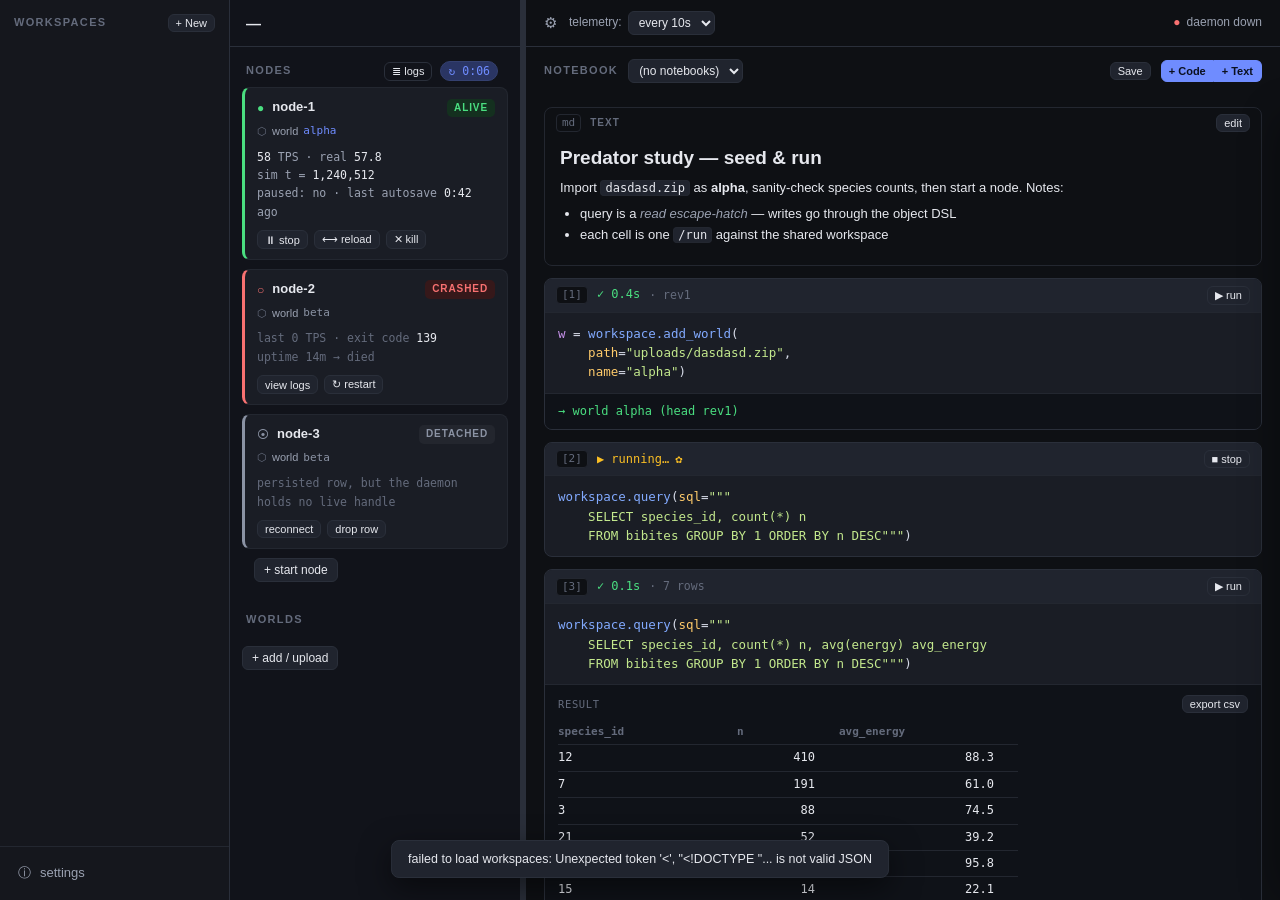
==== commit 890f6639: "feat(U12): wire col C notebook to real run/notebook endpoints - api.js: add listNotebooks, getNotebo" ====
--- a/api/web/index.html
+++ b/api/web/index.html
@@ -155,13 +155,12 @@
     <!-- notebook toolbar -->
     <div class="nb-toolbar">
       <span class="nb-label">Notebook</span>
-      <select class="select" id="flow">
-        <option>flow: "seed+run"</option>
-        <option>flow: "transfer predators"</option>
-        <option>flow: "scratch"</option>
+      <!-- populated by loadNotebookList() in app.js on workspace selection -->
+      <select class="select" id="flow" onchange="if(this.value) loadNotebook(this.value)">
+        <option value="">(no notebooks)</option>
       </select>
       <div class="spacer"></div>
-      <button class="btn btn-sm" onclick="toast('notebook saved (mock)')">Save</button>
+      <button class="btn btn-sm" onclick="saveNotebook()">Save</button>
       <span class="add-split">
         <button class="btn btn-sm btn-accent" onclick="addCell('code')">+ Code</button>
         <button class="btn btn-sm btn-accent" onclick="addCell('text')">+ Text</button>
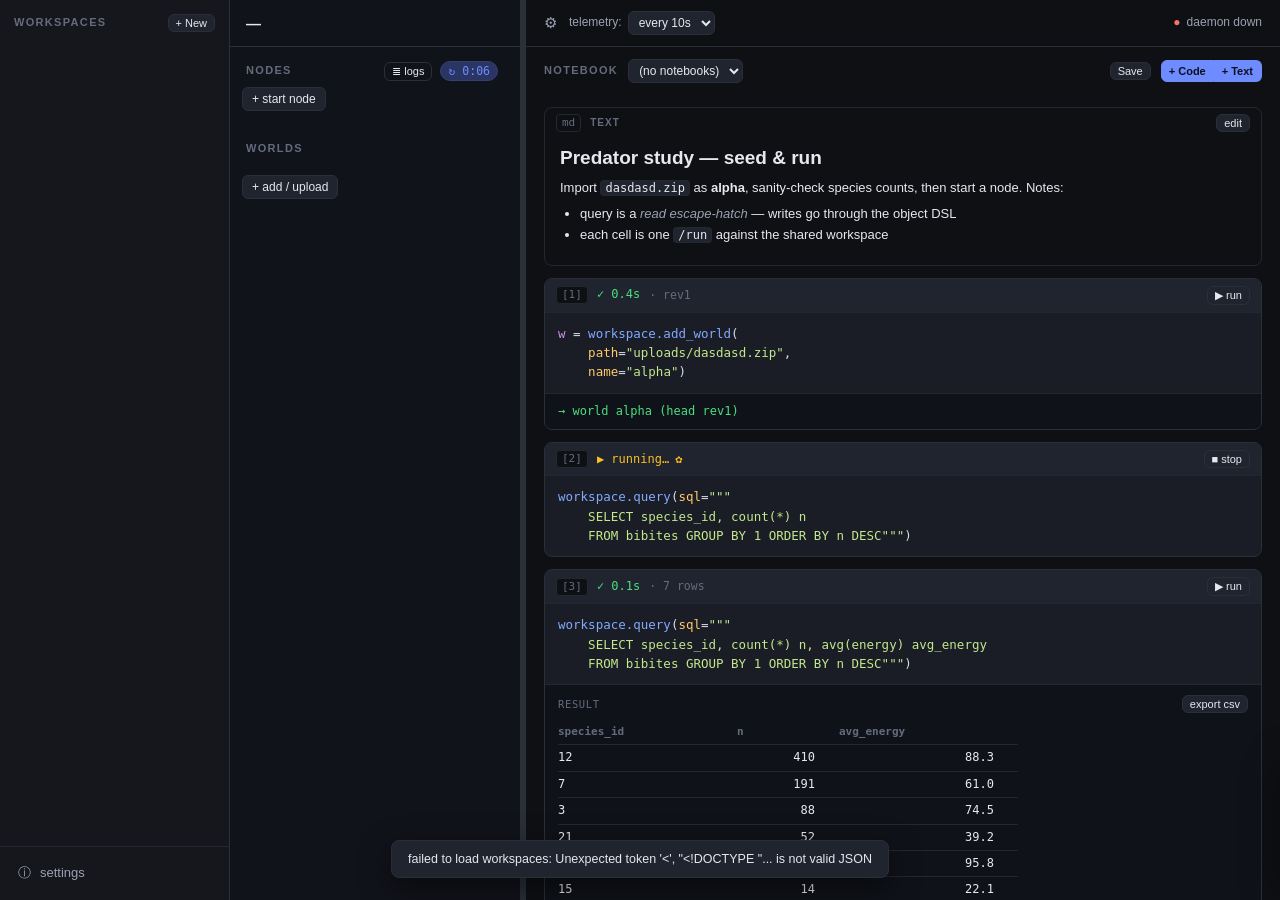
==== commit e3019827: "feat(U13): wire live nodes/logs panel — replace fakePoll with real pollNodes - api.js: add nodesInfo" ====
--- a/api/web/index.html
+++ b/api/web/index.html
@@ -10,7 +10,8 @@
   ----------------------------------------------------------------------------
   Offline, vanilla JS only. No external deps, no npm, no web font imports.
   Column A (Workspaces) is wired to the live backend via api.js.
-  Columns B and C are static scaffolding (mock data) for U11/U12/U13.
+  Column B (Worlds/history) wired via U11; Nodes (live) wired via U13.
+  Column C (Notebook) wired via U12.
 
   Assets (all siblings in api/web/, served via go:embed):
     index.html   this file
@@ -53,71 +54,10 @@
         <span class="countdown" id="countdown">&#8635; 0:07</span>
       </span>
     </div>
-    <div class="nodes">
-      <!-- ● ALIVE — holds the LIVE binding to world alpha -->
-      <div class="node alive" data-world="alpha">
-        <div class="node-top">
-          <span class="node-dot">●</span>
-          <span class="node-name">node-1</span>
-          <span class="node-state">ALIVE</span>
-        </div>
-        <div class="node-world" onclick="focusWorld('alpha')" title="bound world (world_id)">
-          <span class="nw-ico">&#11041;</span> world <span class="nw-name">alpha</span>
-        </div>
-        <div class="node-metrics">
-          <span class="m-val" id="n1-tps">58</span> TPS · real <span class="m-val" id="n1-real">57.8</span><br>
-          sim t = <span class="m-val" id="n1-simt">1,240,512</span><br>
-          paused: no · last autosave <span class="m-val" id="n1-autosave">0:42</span> ago
-        </div>
-        <div class="node-actions">
-          <button class="btn btn-sm" onclick="toast('stop node-1 (mock)')">&#9208; stop</button>
-          <button class="btn btn-sm" onclick="toast('reload node-1 (mock)')">&#10231; reload</button>
-          <button class="btn btn-sm" onclick="toast('kill node-1 (mock)')">&#10005; kill</button>
-        </div>
-      </div>
-
-      <!-- ○ CRASHED — persisted world_id remains, but no live handle -->
-      <div class="node crashed" data-world="beta">
-        <div class="node-top">
-          <span class="node-dot">○</span>
-          <span class="node-name">node-2</span>
-          <span class="node-state">CRASHED</span>
-        </div>
-        <div class="node-world" onclick="focusWorld('beta')" title="bound world (world_id) — stale, no live handle">
-          <span class="nw-ico">&#11041;</span> world <span class="nw-name">beta</span>
-        </div>
-        <div class="node-metrics dim">
-          last 0 TPS · exit code <span class="m-val">139</span><br>
-          uptime 14m → died
-        </div>
-        <div class="node-actions">
-          <button class="btn btn-sm" onclick="openLogs('node-2')">view logs</button>
-          <button class="btn btn-sm" onclick="toast('restart node-2 (mock)')">&#8635; restart</button>
-        </div>
-      </div>
-
-      <!-- ⦿ DETACHED — persisted row with world_id, daemon holds no handle -->
-      <div class="node detached" data-world="beta">
-        <div class="node-top">
-          <span class="node-dot">&#10687;</span>
-          <span class="node-name">node-3</span>
-          <span class="node-state">DETACHED</span>
-        </div>
-        <div class="node-world" onclick="focusWorld('beta')" title="bound world (world_id) — persisted, not live-bound">
-          <span class="nw-ico">&#11041;</span> world <span class="nw-name">beta</span>
-        </div>
-        <div class="node-metrics dim">
-          persisted row, but the daemon<br>holds no live handle
-        </div>
-        <div class="node-actions">
-          <button class="btn btn-sm" onclick="toast('reconnect node-3 (mock)')">reconnect</button>
-          <button class="btn btn-sm" onclick="toast('drop row node-3 (mock)')">drop row</button>
-        </div>
-      </div>
-
-      <div class="add-row" style="padding-top:0;">
-        <button class="btn" onclick="openModal('m-start-node')">+ start node</button>
-      </div>
+    <!-- populated by renderNodes() in app.js on cadence poll -->
+    <div class="nodes" id="nodesList"></div>
+    <div class="add-row" style="padding-top:0;">
+      <button class="btn" onclick="openModal('m-start-node')">+ start node</button>
     </div>
 
     <!-- WORLDS — populated by renderWorlds() in app.js on workspace selection -->
@@ -346,26 +286,15 @@
       <div class="drawer-head">
         <span class="dh-title">logs · <span class="muted">all nodes</span></span>
         <span class="spacer"></span>
+        <!-- options rebuilt by renderLogs() from live node ids -->
         <select class="select" id="logFilter" onchange="filterLogs(this.value)">
           <option value="">all nodes</option>
-          <option value="node-1">node-1</option>
-          <option value="node-2">node-2</option>
-          <option value="node-3">node-3</option>
         </select>
         <button class="btn btn-sm" onclick="toast('download logs (mock)')">&#8615; download</button>
         <button class="btn btn-sm btn-ghost" onclick="closeLogs()">&#10005;</button>
       </div>
-      <div class="log-body" id="logBody">
-        <div class="log-line info"  data-node="node-1"><span class="ts">12:02:55</span> <span class="node">node-1</span> <span class="lvl">INFO </span> sim started run-9 world=alpha tps=60</div>
-        <div class="log-line info"  data-node="node-2"><span class="ts">12:03:01</span> <span class="node">node-2</span> <span class="lvl">INFO </span> sim started run-7 world=beta tps=60</div>
-        <div class="log-line info"  data-node="node-2"><span class="ts">12:08:19</span> <span class="node">node-2</span> <span class="lvl">INFO </span> checkpoint ok step=482000</div>
-        <div class="log-line info"  data-node="node-1"><span class="ts">12:09:30</span> <span class="node">node-1</span> <span class="lvl">INFO </span> autosave written autosave_1209.zip</div>
-        <div class="log-line warn"  data-node="node-2"><span class="ts">12:16:44</span> <span class="node">node-2</span> <span class="lvl">WARN </span> autosave written autosave_1216.zip</div>
-        <div class="log-line warn"  data-node="node-2"><span class="ts">12:16:58</span> <span class="node">node-2</span> <span class="lvl">WARN </span> physics step lag 41ms (budget 16ms)</div>
-        <div class="log-line fatal" data-node="node-2"><span class="ts">12:17:02</span> <span class="node">node-2</span> <span class="lvl">FATAL</span> segfault in physics step  (exit 139)</div>
-        <div class="log-line info"  data-node="node-3"><span class="ts">12:18:10</span> <span class="node">node-3</span> <span class="lvl">INFO </span> daemon restarted — handle lost (detached)</div>
-        <div class="log-line info"  data-node="node-1"><span class="ts">12:20:48</span> <span class="node">node-1</span> <span class="lvl">INFO </span> tps=58 real=57.8 sim_t=1240512</div>
-      </div>
+      <!-- populated by renderLogs() -->
+      <div class="log-body" id="logBody"></div>
       <div class="drawer-foot">
         <span>&#9658;</span>
         <label><input type="checkbox" id="followChk" checked onchange="toast('follow ' + (this.checked?'on':'off') + ' (mock)')"> follow</label>
@@ -397,17 +326,20 @@
     <div class="modal-body">
       <div class="field">
         <label>World</label>
-        <select class="select" style="width:100%; padding:8px 10px;">
-          <option>alpha</option><option>beta</option>
-        </select>
+        <!-- options populated by renderNodes / submitStartNode reads selected value -->
+        <select class="select" id="sn-world" style="width:100%; padding:8px 10px;"></select>
       </div>
       <div class="field">
         <label>Sim bin</label>
-        <input class="input mono" value="/opt/bibites">
+        <input class="input mono" id="sn-path" placeholder="/opt/bibites">
       </div>
       <div class="field">
         <label>Drop path</label>
-        <input class="input mono" placeholder="auto" value="auto">
+        <input class="input mono" id="sn-drop" placeholder="auto">
+      </div>
+      <div class="field">
+        <label>Compat addr</label>
+        <input class="input mono" id="sn-compat" placeholder="127.0.0.1:43100">
       </div>
       <div class="check-row">
         <input type="checkbox" id="connectChk" checked>
@@ -416,7 +348,7 @@
     </div>
     <div class="modal-foot">
       <button class="btn" onclick="closeModal('m-start-node')">Cancel</button>
-      <button class="btn btn-accent" onclick="closeModal('m-start-node'); toast('start_node(...) (mock)')">Start &#9654;</button>
+      <button class="btn btn-accent" onclick="submitStartNode()">Start &#9654;</button>
     </div>
   </div>
 </div>
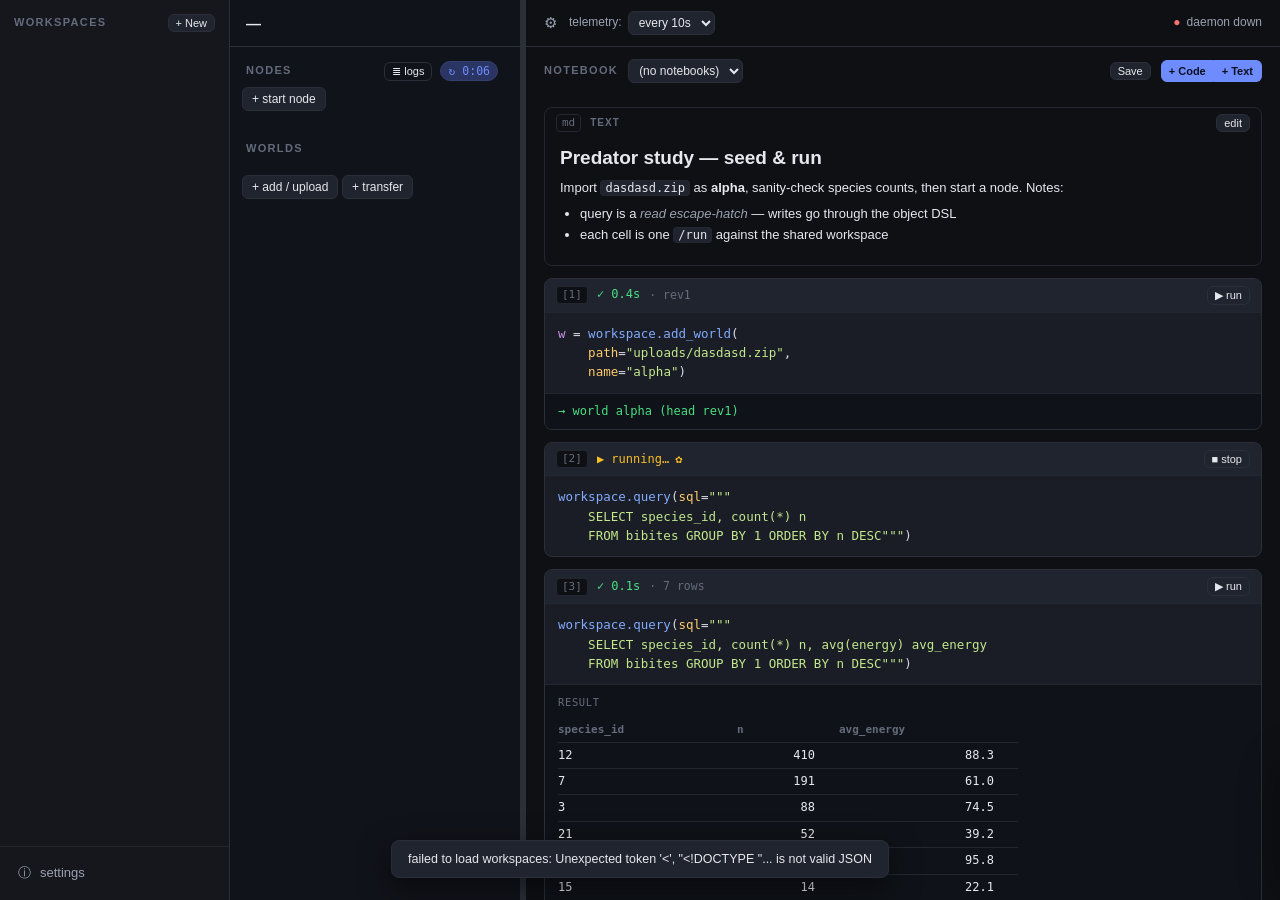
==== commit e19511bf: "feat(U14): transfer + drop-row + delete node endpoint - Add DELETE /api/workspaces/{id}/nodes/{nid} " ====
--- a/api/web/index.html
+++ b/api/web/index.html
@@ -66,6 +66,7 @@
     </div>
     <div class="add-row">
       <button class="btn" onclick="openModal('m-add-world')">+ add / upload</button>
+      <button class="btn" onclick="openTransferModal()">+ transfer</button>
     </div>
   </section>
 
@@ -173,7 +174,6 @@
         <div class="result-wrap" id="res-3">
           <div class="result-cap">
             result
-            <button class="btn btn-sm" style="margin-left:auto" onclick="toast('export csv (mock)')">export csv</button>
           </div>
           <table class="result">
             <thead>
@@ -383,6 +383,40 @@
   </div>
 </div>
 
+<div class="backdrop" id="m-transfer" onclick="backdropClose(event,'m-transfer')">
+  <div class="modal">
+    <div class="modal-head">Transfer Bibites / Eggs</div>
+    <div class="modal-body">
+      <div class="field">
+        <label>Source world</label>
+        <select class="select" id="tr-src" style="width:100%; padding:8px 10px;"></select>
+      </div>
+      <div class="field">
+        <label>Destination world</label>
+        <select class="select" id="tr-dst" style="width:100%; padding:8px 10px;"></select>
+      </div>
+      <div class="field">
+        <label>Kind</label>
+        <div class="radio-row">
+          <input type="radio" name="tr-kind" id="tr-kind-bibites" value="bibites" checked>
+          <label for="tr-kind-bibites">bibites</label>
+          &nbsp;&nbsp;
+          <input type="radio" name="tr-kind" id="tr-kind-eggs" value="eggs">
+          <label for="tr-kind-eggs">eggs</label>
+        </div>
+      </div>
+      <div class="field">
+        <label>Where (optional predicate)</label>
+        <input class="input mono" id="tr-where" placeholder="e.g. s.bibites.energy &gt; 50">
+      </div>
+    </div>
+    <div class="modal-foot">
+      <button class="btn" onclick="closeModal('m-transfer')">Cancel</button>
+      <button class="btn btn-accent" onclick="transferToWorld()">Transfer</button>
+    </div>
+  </div>
+</div>
+
 <!-- right-click context menu for workspace items -->
 <div class="ctx-menu" id="wsCtx">
   <div class="ctx-item" onclick="ctxRename()"><span class="ctx-ico">&#9998;</span> Rename</div>
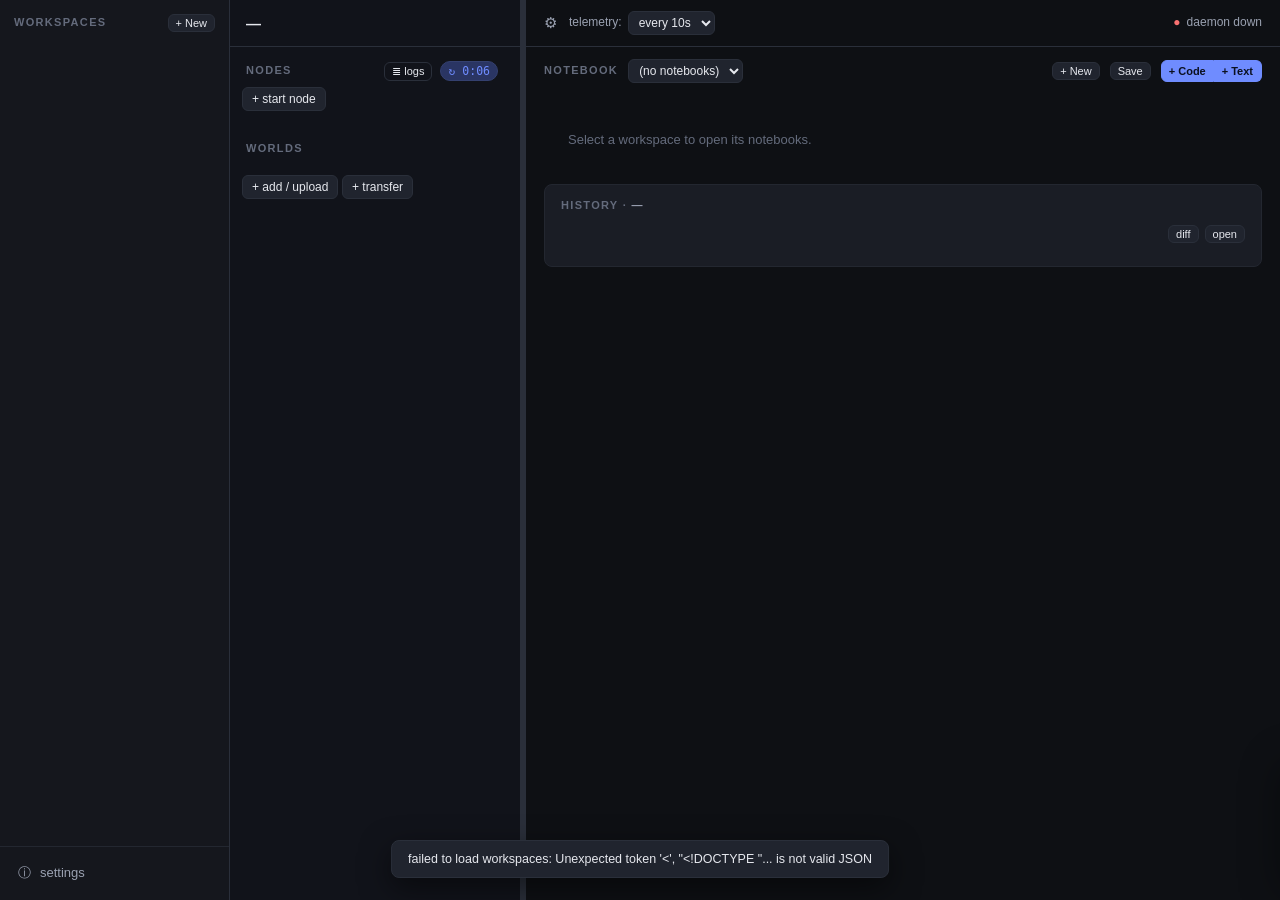
==== commit 588b6935: "chore(orchestrator): condense missing.md, seed M1–M10 tickets, snapshot WIP base - docs/missing.md: " ====
--- a/api/web/index.html
+++ b/api/web/index.html
@@ -101,6 +101,7 @@
         <option value="">(no notebooks)</option>
       </select>
       <div class="spacer"></div>
+      <button class="btn btn-sm" onclick="newNotebook()">+ New</button>
       <button class="btn btn-sm" onclick="saveNotebook()">Save</button>
       <span class="add-split">
         <button class="btn btn-sm btn-accent" onclick="addCell('code')">+ Code</button>
@@ -110,158 +111,8 @@
 
     <!-- cells -->
     <div class="notebook" id="notebook">
-
-      <!-- CELL 0: TEXT / MARKDOWN cell (click to edit, blur to render) -->
-      <div class="cell text" id="cell-md0">
-        <div class="cell-head">
-          <span class="cell-idx">md</span>
-          <span class="cell-kind">text</span>
-          <span class="spacer"></span>
-          <button class="btn btn-sm" onclick="editTextCell('cell-md0')">edit</button>
-        </div>
-        <textarea class="md-edit" spellcheck="false"
-          onblur="renderTextCell('cell-md0')"># Predator study — seed &amp; run
-
-Import `dasdasd.zip` as **alpha**, sanity-check species counts,
-then start a node. Notes:
-
-- query is a *read escape-hatch* — writes go through the object DSL
-- each cell is one `/run` against the shared workspace</textarea>
-        <div class="md-render" onclick="editTextCell('cell-md0')"></div>
-      </div>
-
-      <!-- CELL 1: OK + add_world output -->
-      <div class="cell" id="cell-1">
-        <div class="cell-head">
-          <span class="cell-idx">[1]</span>
-          <span class="cell-status ok">&#10003; 0.4s</span>
-          <span class="cell-meta">· rev1</span>
-          <span class="spacer"></span>
-          <button class="btn btn-sm" onclick="runCell(1)">&#9654; run</button>
-        </div>
-        <pre class="code"><span class="kw">w</span> = <span class="fn">workspace.add_world</span>(
-    <span class="arg">path</span>=<span class="str">"uploads/dasdasd.zip"</span>,
-    <span class="arg">name</span>=<span class="str">"alpha"</span>)</pre>
-        <div class="cell-out" id="out-1">→ world alpha  (head rev1)</div>
-      </div>
-
-      <!-- CELL 2: RUNNING query (will flip to ok on run) -->
-      <div class="cell" id="cell-2">
-        <div class="cell-head">
-          <span class="cell-idx">[2]</span>
-          <span class="cell-status running" id="st-2">&#9654; running… <span class="spinner">&#10047;</span></span>
-          <span class="spacer"></span>
-          <button class="btn btn-sm" id="run-2" onclick="runCell(2)">&#9632; stop</button>
-        </div>
-        <pre class="code"><span class="fn">workspace.query</span>(<span class="arg">sql</span>=<span class="str">"""
-    SELECT species_id, count(*) n
-    FROM bibites GROUP BY 1 ORDER BY n DESC"""</span>)</pre>
-        <div class="cell-out hidden" id="out-2">→ 7 rows</div>
-      </div>
-
-      <!-- CELL 3: OK query with RESULTS TABLE -->
-      <div class="cell" id="cell-3">
-        <div class="cell-head">
-          <span class="cell-idx">[3]</span>
-          <span class="cell-status ok" id="st-3">&#10003; 0.1s</span>
-          <span class="cell-meta">· 7 rows</span>
-          <span class="spacer"></span>
-          <button class="btn btn-sm" onclick="runCell(3)">&#9654; run</button>
-        </div>
-        <pre class="code"><span class="fn">workspace.query</span>(<span class="arg">sql</span>=<span class="str">"""
-    SELECT species_id, count(*) n, avg(energy) avg_energy
-    FROM bibites GROUP BY 1 ORDER BY n DESC"""</span>)</pre>
-        <div class="result-wrap" id="res-3">
-          <div class="result-cap">
-            result
-          </div>
-          <table class="result">
-            <thead>
-              <tr><th>species_id</th><th class="num">n</th><th class="num">avg_energy</th></tr>
-            </thead>
-            <tbody>
-              <tr><td>12</td><td class="num">410</td><td class="num">88.3</td></tr>
-              <tr><td>7</td><td class="num">191</td><td class="num">61.0</td></tr>
-              <tr><td>3</td><td class="num">88</td><td class="num">74.5</td></tr>
-              <tr><td>21</td><td class="num">52</td><td class="num">39.2</td></tr>
-              <tr><td>9</td><td class="num">31</td><td class="num">95.8</td></tr>
-              <tr><td>15</td><td class="num">14</td><td class="num">22.1</td></tr>
-              <tr><td>2</td><td class="num">6</td><td class="num">50.0</td></tr>
-            </tbody>
-          </table>
-        </div>
-      </div>
-
-      <!-- CELL 4: per-world MUTATION via the object DSL (.where / .set) -->
-      <div class="cell" id="cell-4">
-        <div class="cell-head">
-          <span class="cell-idx">[4]</span>
-          <span class="cell-status ok" id="st-4">&#10003; 0.3s</span>
-          <span class="cell-meta">· rev2 · staged_ops: 1</span>
-          <span class="spacer"></span>
-          <button class="btn btn-sm" onclick="runCell(4)">&#9654; run</button>
-        </div>
-        <pre class="code"><span class="com"># object DSL — bulk where().set(), the canonical write path</span>
-<span class="kw">s</span> = <span class="fn">workspace.world</span>(<span class="str">"alpha"</span>).<span class="fn">open</span>()
-<span class="kw">s</span>.bibites.<span class="fn">where</span>(s.bibites.energy &lt; <span class="arg">10</span>).<span class="fn">set</span>(<span class="arg">energy</span>=<span class="arg">50</span>)
-<span class="kw">rev</span> = <span class="kw">s</span>.<span class="fn">commit</span>()</pre>
-        <div class="cell-out" id="out-4">→ set 73 bibites · committed rev2 (head)</div>
-      </div>
-
-      <!-- CELL 5: per-world MUTATION via plain Starlark (row-by-row loop) -->
-      <div class="cell" id="cell-5">
-        <div class="cell-head">
-          <span class="cell-idx">[5]</span>
-          <span class="cell-status ok" id="st-5">&#10003; 0.6s</span>
-          <span class="cell-meta">· rev3 · staged_ops: 18</span>
-          <span class="spacer"></span>
-          <button class="btn btn-sm" onclick="runCell(5)">&#9654; run</button>
-        </div>
-        <pre class="code"><span class="com"># plain Starlark — iterate + mutate per row when logic is custom</span>
-<span class="kw">s</span> = <span class="fn">workspace.world</span>(<span class="str">"alpha"</span>).<span class="fn">open</span>()
-<span class="kw">for</span> b <span class="kw">in</span> s.bibites.<span class="fn">where</span>(s.bibites.species_id == <span class="arg">12</span>):
-    <span class="kw">if</span> b.energy &gt; <span class="arg">80</span>:
-        b.energy = b.energy * <span class="arg">0.5</span>
-        b.tag = <span class="str">"culled"</span>
-<span class="kw">rev</span> = <span class="kw">s</span>.<span class="fn">commit</span>()</pre>
-        <div class="cell-out" id="out-5">→ edited 18 bibites · committed rev3 (head)</div>
-      </div>
-
-      <!-- CELL 6: world SETTINGS mutation (save.settings scopes) -->
-      <div class="cell" id="cell-6">
-        <div class="cell-head">
-          <span class="cell-idx">[6]</span>
-          <span class="cell-status ok" id="st-6">&#10003; 0.2s</span>
-          <span class="cell-meta">· rev4 · staged_ops: 3</span>
-          <span class="spacer"></span>
-          <button class="btn btn-sm" onclick="runCell(6)">&#9654; run</button>
-        </div>
-        <pre class="code"><span class="com"># world settings — scalar set() across the three scopes</span>
-<span class="kw">s</span> = <span class="fn">workspace.world</span>(<span class="str">"alpha"</span>).<span class="fn">open</span>()
-<span class="kw">s</span>.settings.simulation[<span class="str">"maxBibiteCount"</span>].<span class="fn">set</span>(<span class="arg">200</span>)
-<span class="kw">s</span>.settings.independent[<span class="str">"mutationRate"</span>].<span class="fn">set</span>(<span class="arg">0.04</span>)
-<span class="kw">s</span>.settings.<span class="fn">material</span>(<span class="str">"Plant"</span>)[<span class="str">"energy"</span>].<span class="fn">set</span>(<span class="arg">120</span>)
-<span class="kw">rev</span> = <span class="kw">s</span>.<span class="fn">commit</span>()</pre>
-        <div class="cell-out" id="out-6">→ set 3 settings · committed rev4 (head)</div>
-      </div>
-
-      <!-- CELL 7: node-control DSL (start_node / info / resume / reload) -->
-      <div class="cell" id="cell-7">
-        <div class="cell-head">
-          <span class="cell-idx">[7]</span>
-          <span class="cell-status ok" id="st-7">&#10003; 1.2s</span>
-          <span class="cell-meta">· node-1</span>
-          <span class="spacer"></span>
-          <button class="btn btn-sm" onclick="runCell(7)">&#9654; run</button>
-        </div>
-        <pre class="code"><span class="com"># node control — live process bindings (no commit; returns dicts)</span>
-<span class="kw">n</span> = <span class="fn">workspace.start_node</span>(<span class="arg">world</span>=<span class="str">"alpha"</span>, <span class="arg">path</span>=<span class="str">"/opt/bibites"</span>, <span class="arg">connect</span>=<span class="kw">True</span>)
-<span class="fn">print</span>(n.<span class="fn">info</span>()[<span class="str">"tps"</span>], n.<span class="fn">info</span>()[<span class="str">"paused"</span>])
-<span class="kw">n</span>.<span class="fn">resume</span>(<span class="arg">2.0</span>)        <span class="com"># set time scale</span>
-<span class="kw">n</span>.<span class="fn">reload</span>()           <span class="com"># hot-reload head revision</span></pre>
-        <div class="cell-out" id="out-7">→ node-1 alive · 58.0 TPS · paused False · reloaded head rev4</div>
-      </div>
-
+      <!-- cells are rendered by renderNotebook(); this placeholder shows until a workspace/notebook is loaded -->
+      <div class="nb-empty" style="padding:24px;font-size:13px;color:var(--text-faint)">Select a workspace to open its notebooks.</div>
     </div>
 
     <!-- HISTORY strip -->
--- a/api/web/app.css
+++ b/api/web/app.css
@@ -321,6 +321,9 @@
     margin: 0; padding: 11px 13px; border: 0;
     font-family: var(--mono); font-size: 12.5px; line-height: 1.55; tab-size: 2;
     white-space: pre; overflow-wrap: normal;
+    /* keep short/empty cells usable and the overlay aligned — without a floor the
+       <pre> collapses and the height:100% textarea collapses with it */
+    min-height: 2.6em; box-sizing: border-box;
   }
   .code-wrap > .code { position: relative; z-index: 0; overflow-x: auto; }
   .code-wrap > .code-edit {
@@ -330,8 +333,32 @@
     caret-color: var(--text); outline: none;
   }
   .code-wrap > .code-edit::selection { background: rgba(111,140,255,.35); }
+  .code-wrap > .code-edit::placeholder { color: var(--text-faint); }
   /* a soft focus ring on the wrapper when the textarea is focused */
   .code-wrap:focus-within { box-shadow: inset 0 0 0 1px var(--accent-dim); }
+
+  /* ---------- autocomplete popup ----------
+     One shared #ac-popup is fixed-positioned over the page at the caret; #ac-mirror
+     is an offscreen clone of the textarea's text metrics used only to measure the
+     caret's pixel position. Colors mirror the dark editor theme. */
+  #ac-popup {
+    position: fixed; z-index: 1000; display: none;
+    background: #1a1d25; border: 1px solid #2a2f3a; border-radius: 6px;
+    padding: 3px; max-width: 260px; max-height: 220px; overflow-y: auto;
+    font-family: var(--mono); font-size: 12px; line-height: 1.4;
+    box-shadow: 0 6px 18px rgba(0, 0, 0, .45);
+  }
+  #ac-popup .ac-item {
+    padding: 3px 8px; border-radius: 4px; cursor: pointer;
+    color: #d6dbe8; white-space: nowrap;
+  }
+  #ac-popup .ac-item:hover { background: #20242e; }
+  #ac-popup .ac-item.ac-sel { background: #2a3563; color: #e6e8ee; }
+  #ac-mirror {
+    position: fixed; visibility: hidden; overflow: hidden;
+    top: 0; left: 0; pointer-events: none; white-space: pre-wrap;
+    overflow-wrap: break-word;
+  }
 
   .cell-out {
     border-top: 1px solid var(--border-soft);
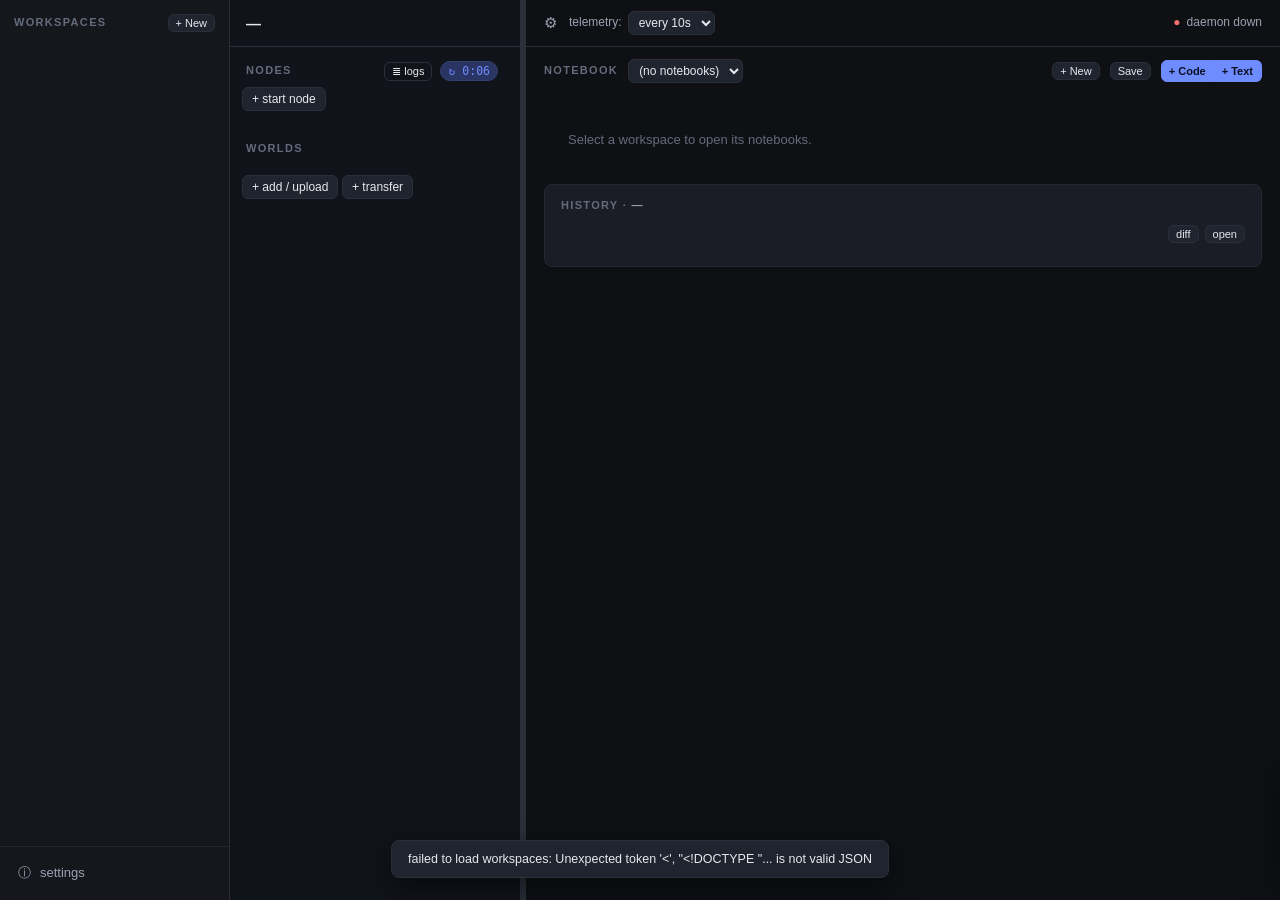
==== commit 768272bf: "feat(M6): transfer move semantics + body.id remap + structured UI result - workspace.transfer(..., m" ====
--- a/api/web/index.html
+++ b/api/web/index.html
@@ -260,6 +260,17 @@
         <label>Where (optional predicate)</label>
         <input class="input mono" id="tr-where" placeholder="e.g. s.bibites.energy &gt; 50">
       </div>
+      <div class="field">
+        <label>Options</label>
+        <div class="radio-row">
+          <input type="checkbox" id="tr-move">
+          <label for="tr-move" title="Delete the grafted entries from the source after the destination commit (the entity ends up in exactly one world).">move (delete from source)</label>
+        </div>
+        <div class="radio-row">
+          <input type="checkbox" id="tr-remap-ids">
+          <label for="tr-remap-ids" title="If a grafted bibite's body.id collides with a destination bibite, mint a fresh id instead of failing.">remap ids on collision</label>
+        </div>
+      </div>
     </div>
     <div class="modal-foot">
       <button class="btn" onclick="closeModal('m-transfer')">Cancel</button>
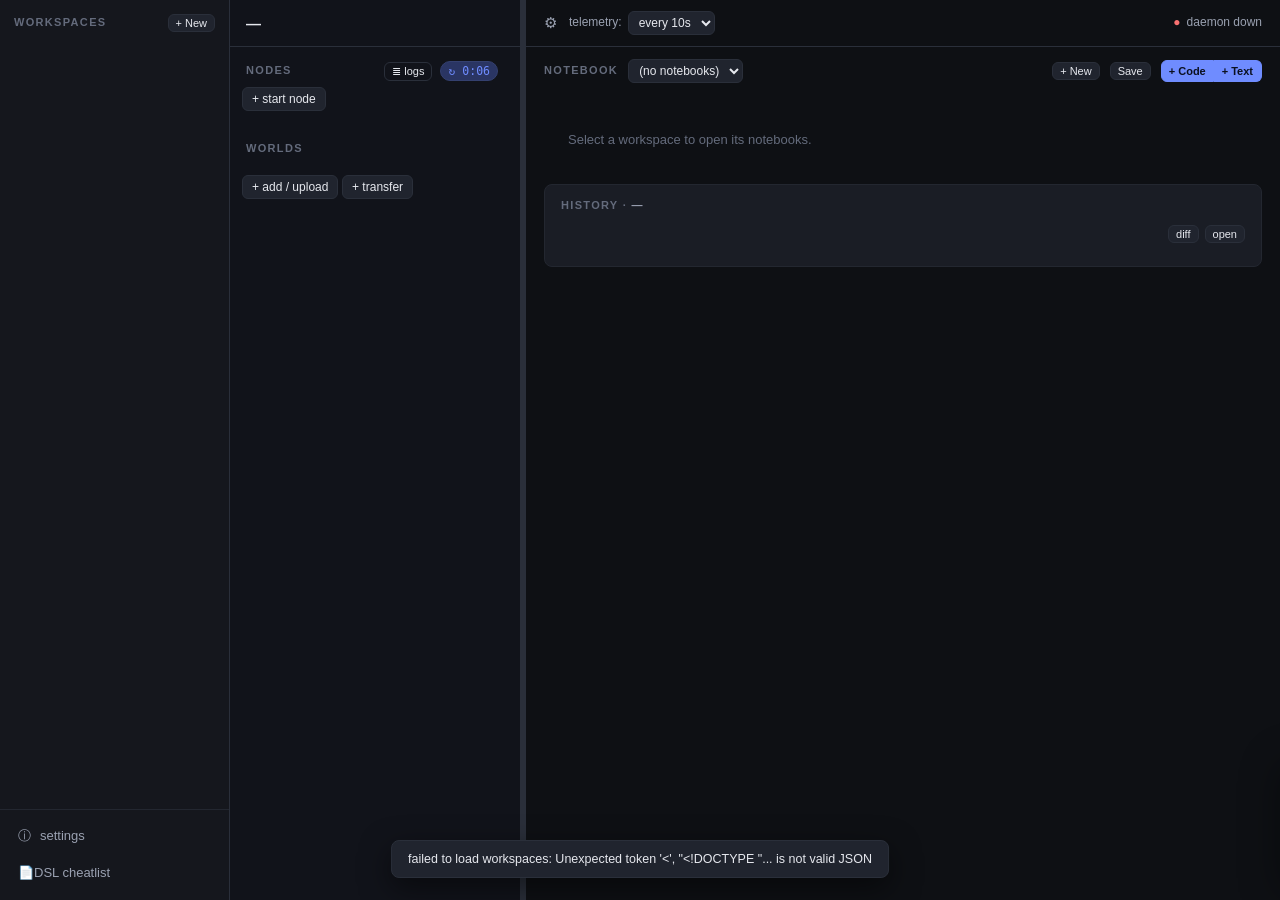
==== commit 62f0e0d0: "feat(M2): generated DSL cheatlist + cross-check test - cmd/gen_dsl_cheatlist: new generator wired vi" ====
--- a/api/web/index.html
+++ b/api/web/index.html
@@ -36,6 +36,11 @@
     <div class="a-foot">
       <div class="settings-item" onclick="toast('Settings — mock only')">
         <span>&#9432;</span><span>settings</span>
+      </div>
+      <div class="settings-item">
+        <a href="/cheatlist.html" target="_blank" style="text-decoration:none;color:inherit;">
+          <span>&#128196;</span><span>DSL cheatlist</span>
+        </a>
       </div>
     </div>
   </aside>
